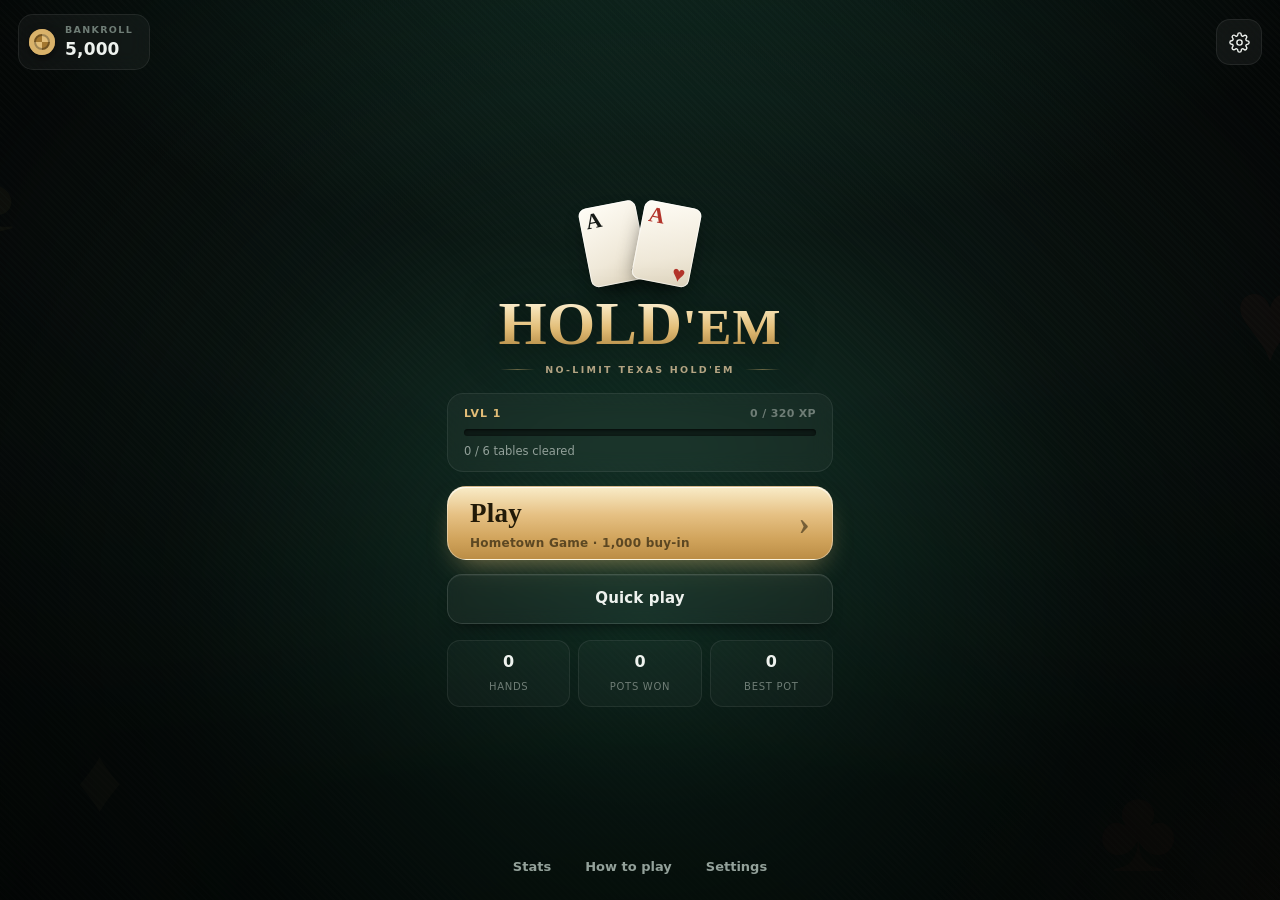
==== android/app/src/main/assets/www/index.html @ 795c2489 "Add tournaments, bot hand memory, and release signing Tournament mode adds six-player sit and gos pe" ====
<!doctype html>
<html lang="en">
<head>
<meta charset="utf-8">
<meta name="viewport" content="width=device-width,initial-scale=1,maximum-scale=1,user-scalable=no,viewport-fit=cover">
<meta name="theme-color" content="#070b0a">
<meta name="mobile-web-app-capable" content="yes">
<meta name="apple-mobile-web-app-capable" content="yes">
<meta name="apple-mobile-web-app-status-bar-style" content="black-translucent">
<meta name="description" content="No-limit Texas Hold'em with intelligent opponents, career tables and offline play.">
<title>Hold'em Royale</title>
<link rel="manifest" href="manifest.webmanifest">
<link rel="icon" href="icon.svg" type="image/svg+xml">
<link rel="apple-touch-icon" href="icon-192.png">
<link rel="stylesheet" href="style.css">
</head>
<body>
<main id="app">

  <!-- ============ MAIN MENU ============ -->
  <section id="menu" class="screen on">
    <div class="menu-bg" aria-hidden="true">
      <div class="glow"></div>
      <span class="float f1">&#9824;</span>
      <span class="float f2">&#9829;</span>
      <span class="float f3">&#9830;</span>
      <span class="float f4">&#9827;</span>
    </div>
    <header class="top-bar">
      <div class="wallet">
        <span class="chip-dot" aria-hidden="true"></span>
        <div><small>BANKROLL</small><b id="bankroll">5,000</b></div>
      </div>
      <button id="mSettingsTop" class="icon-btn" aria-label="Settings">
        <svg viewBox="0 0 24 24" aria-hidden="true"><circle cx="12" cy="12" r="3"/><path d="M19.4 15a1.7 1.7 0 0 0 .34 1.87l.06.06a2 2 0 1 1-2.83 2.83l-.06-.06a1.7 1.7 0 0 0-1.87-.34 1.7 1.7 0 0 0-1 1.55V21a2 2 0 1 1-4 0v-.09a1.7 1.7 0 0 0-1.11-1.55 1.7 1.7 0 0 0-1.87.34l-.06.06a2 2 0 1 1-2.83-2.83l.06-.06A1.7 1.7 0 0 0 4.6 15a1.7 1.7 0 0 0-1.55-1H3a2 2 0 1 1 0-4h.09A1.7 1.7 0 0 0 4.6 8.9a1.7 1.7 0 0 0-.34-1.87l-.06-.06a2 2 0 1 1 2.83-2.83l.06.06A1.7 1.7 0 0 0 9 4.6a1.7 1.7 0 0 0 1-1.55V3a2 2 0 1 1 4 0v.09a1.7 1.7 0 0 0 1 1.55 1.7 1.7 0 0 0 1.87-.34l.06-.06a2 2 0 1 1 2.83 2.83l-.06.06A1.7 1.7 0 0 0 19.4 9v.09a1.7 1.7 0 0 0 1.55 1H21a2 2 0 1 1 0 4h-.09a1.7 1.7 0 0 0-1.51 1z"/></svg>
      </button>
    </header>

    <div class="menu-main">
      <div class="logo">
        <div class="logo-cards" aria-hidden="true">
          <div class="logo-card a"><span class="lr">A</span><span class="ls">&#9824;</span></div>
          <div class="logo-card b"><span class="lr">A</span><span class="ls">&#9829;</span></div>
        </div>
        <h1>HOLD<span>'EM</span></h1>
        <div class="rule"><i></i><span>NO-LIMIT TEXAS HOLD'EM</span><i></i></div>
      </div>

      <div class="level-card">
        <div class="level-top"><span id="mLevelNum">LVL 1</span><span id="mLevelXp">0 / 320 XP</span></div>
        <div class="level-bar"><i id="mLevelFill"></i></div>
        <div class="level-bottom"><span id="mProgress">0 / 6 tables cleared</span></div>
      </div>

      <button id="mPlay" class="btn primary play-btn">
        <span class="pb-main"><b>Play</b><small id="mNextTable">Hometown Game</small></span>
        <span class="pb-arrow" aria-hidden="true">&#8250;</span>
      </button>
      <div class="two">
        <button id="mContinue" class="btn glass" hidden>Continue</button>
        <button id="mQuick" class="btn glass">Quick play</button>
      </div>
      <div id="mStats" class="mini-stats"></div>
    </div>

    <footer class="menu-foot">
      <button data-go="stats">Stats</button>
      <button data-go="howto">How to play</button>
      <button data-go="settings">Settings</button>
    </footer>
  </section>

  <!-- ============ TABLE MAP ============ -->
  <section id="maps" class="screen">
    <header class="bar">
      <button class="ghost" data-go="menu">&#8249; Back</button>
      <h2>Table Map</h2><span class="bar-sp"></span>
    </header>
    <div class="scroll">
      <div class="panel">
        <p class="lead">Buy in, grow your stack to the goal, then cash out. Each table plays tougher than the last &mdash; and the players change every orbit.</p>
        <div id="mapList" class="map-list"></div>
        <p class="note">You keep every chip you leave with. Bust and the buy-in is gone.</p>
      </div>
    </div>
  </section>

  <!-- ============ TABLE ============ -->
  <section id="table" class="screen">
    <header class="table-bar">
      <button id="gMenu" class="icon-btn small" aria-label="Pause">&#9776;</button>
      <div class="goal">
        <div class="goal-top"><span id="tName">Table</span><b id="goalTxt">0 / 0</b></div>
        <div class="goal-bar"><i id="goalFill"></i></div>
      </div>
      <button id="gHelp" class="icon-btn small" aria-label="Hand rankings">?</button>
    </header>

    <div id="tablewrap">
      <div id="felt"><span class="felt-mark" aria-hidden="true">&#9824;</span></div>
      <div id="center">
        <div id="pot"></div>
        <div id="board"></div>
        <div id="status"></div>
      </div>
      <div id="seats"></div>
      <div id="bets"></div>
      <div id="banner" class="banner"><b></b><span></span></div>
    </div>

    <footer id="actions">
      <div id="hint"></div>
      <div id="btns" class="row">
        <button id="aFold" class="btn act fold">Fold</button>
        <button id="aCall" class="btn act call">Check</button>
        <button id="aRaise" class="btn act raise">Bet</button>
      </div>
      <div id="raisePanel" hidden>
        <div class="r-top">
          <button id="rMinus" class="step" aria-label="Decrease">&minus;</button>
          <div class="r-val"><small id="rLabel">Raise to</small><b id="rAmt">0</b></div>
          <button id="rPlus" class="step" aria-label="Increase">+</button>
        </div>
        <input id="rSlider" type="range" min="0" max="100" step="1" value="0" aria-label="Bet size">
        <div id="rQuick" class="row quick"></div>
        <div class="row">
          <button id="rCancel" class="btn act">Back</button>
          <button id="rConfirm" class="btn act raise grow">Raise</button>
        </div>
      </div>
      <button id="nextBtn" class="btn primary wide" hidden>Next hand</button>
    </footer>
  </section>

  <!-- ============ STATS ============ -->
  <section id="stats" class="screen">
    <header class="bar">
      <button class="ghost" data-go="menu">&#8249; Back</button>
      <h2>Your record</h2><span class="bar-sp"></span>
    </header>
    <div class="scroll"><div class="panel" id="statsBody"></div></div>
  </section>

  <!-- ============ SETTINGS ============ -->
  <section id="settings" class="screen">
    <header class="bar">
      <button class="ghost" data-go="menu">&#8249; Back</button>
      <h2>Settings</h2><span class="bar-sp"></span>
    </header>
    <div class="scroll"><div class="panel" id="settingsBody"></div></div>
  </section>

  <!-- ============ HOW TO PLAY ============ -->
  <section id="howto" class="screen">
    <header class="bar">
      <button class="ghost" data-go="menu">&#8249; Back</button>
      <h2>How to play</h2><span class="bar-sp"></span>
    </header>
    <div class="scroll"><div class="panel" id="howBody"></div></div>
  </section>

  <div id="modal" class="modal"><div class="sheet" id="sheet"></div></div>
  <div id="toast" class="toast"></div>
</main>
<script src="poker-core.js"></script>
<script src="bots.js"></script>
<script src="game.js"></script>
</body>
</html>
---- android/app/src/main/assets/www/style.css ----
:root{
  --bg:#070b0a; --bg2:#0a1210; --panel:#101816; --panel2:#16211d; --panel3:#1b2823;
  --line:rgba(255,255,255,.075); --line2:rgba(255,255,255,.13);
  --ink:#eef2ee; --mute:#93a19a; --mute2:#6f7d76;
  --gold:#e2bd77; --gold-2:#f7e5bb; --gold-3:#b98f45; --gold-ink:#221a08;
  --felt-a:#1b6e50; --felt-b:#0f4a37; --felt-c:#07251b;
  --red:#d3483c; --green:#5fd39b;
  --safe-t:env(safe-area-inset-top,0px); --safe-b:env(safe-area-inset-bottom,0px);
  --safe-l:env(safe-area-inset-left,0px); --safe-r:env(safe-area-inset-right,0px);
  --serif:"Iowan Old Style","Palatino Linotype",Palatino,"Book Antiqua",Georgia,serif;
  --sans:system-ui,-apple-system,"Segoe UI",Roboto,"Helvetica Neue",Arial,sans-serif;
  --u:min(1vw,.6vh);
}
*{box-sizing:border-box;margin:0;padding:0;-webkit-tap-highlight-color:transparent}
html,body{height:100%;background:var(--bg);color:var(--ink);overflow:hidden;
  font:16px/1.45 var(--sans);-webkit-user-select:none;user-select:none;
  touch-action:manipulation;font-variant-numeric:tabular-nums;
  -webkit-font-smoothing:antialiased;overscroll-behavior:none}
body{background:
  radial-gradient(ellipse 90% 60% at 50% -10%,#123026 0%,transparent 62%),
  radial-gradient(ellipse 70% 50% at 110% 110%,#1a1510 0%,transparent 60%),
  var(--bg)}
button{font:inherit;color:inherit;border:0;background:none;cursor:pointer}
input{font:inherit}
#app{position:fixed;inset:0}
.screen{position:absolute;inset:0;display:none;flex-direction:column;
  padding:var(--safe-t) var(--safe-r) var(--safe-b) var(--safe-l)}
.screen.on{display:flex}

/* ---------------- shared bits ---------------- */
.btn{position:relative;height:54px;padding:0 20px;border-radius:15px;font-weight:650;letter-spacing:.01em;
  background:linear-gradient(180deg,#1a2621,#121a17);border:1px solid var(--line2);
  box-shadow:0 1px 0 rgba(255,255,255,.05) inset,0 8px 18px -12px #000;
  transition:transform .1s ease,filter .15s ease,box-shadow .15s ease}
.btn:active{transform:scale(.972)}
.btn.primary{background:linear-gradient(180deg,#f9ecc8 0%,#e6c184 38%,#d1a45c 72%,#bb8d45 100%);
  color:var(--gold-ink);border-color:rgba(255,255,255,.35);
  box-shadow:0 1px 0 rgba(255,255,255,.7) inset,0 12px 28px -12px rgba(226,189,119,.6)}
.btn.primary:active{filter:brightness(.96)}
.btn.glass{background:rgba(255,255,255,.045);border-color:var(--line2);backdrop-filter:blur(8px)}
.btn.wide{width:100%}
.btn:disabled{opacity:.34;pointer-events:none}
.btn.ghost-wide{width:100%;background:transparent;border-color:var(--line);color:var(--mute);margin-top:10px}
.btn.danger{color:#f0a49c;border-color:rgba(211,72,60,.35)}
.ghost{height:40px;padding:0 12px;border-radius:11px;color:var(--mute);font-weight:600;font-size:15px}
.ghost:active{background:rgba(255,255,255,.05)}
.icon-btn{width:46px;height:46px;border-radius:14px;display:grid;place-items:center;
  background:rgba(255,255,255,.05);border:1px solid var(--line);color:var(--ink);
  backdrop-filter:blur(10px)}
.icon-btn.small{width:40px;height:40px;border-radius:12px;color:var(--mute);font-weight:700;font-size:17px}
.icon-btn svg{width:21px;height:21px;fill:none;stroke:currentColor;stroke-width:1.6;
  stroke-linecap:round;stroke-linejoin:round}
.icon-btn.small svg{width:19px;height:19px}
.icon-btn:active{transform:scale(.94)}
.note{font-size:13px;color:var(--mute2);margin-top:14px;line-height:1.5}
.muted{color:var(--mute)}
.row{display:flex;gap:9px}
.grow{flex:1.55}

/* ---------------- menu ---------------- */
#menu{overflow:hidden}
.menu-bg{position:absolute;inset:0;overflow:hidden;pointer-events:none}
.menu-bg .glow{position:absolute;left:50%;top:-24%;width:130%;aspect-ratio:1;transform:translateX(-50%);
  background:radial-gradient(circle at 50% 50%,rgba(40,124,93,.42) 0%,rgba(20,60,46,.18) 40%,transparent 68%);
  filter:blur(6px)}
.menu-bg:before{content:"";position:absolute;inset:0;
  background:
    repeating-linear-gradient(45deg,rgba(255,255,255,.014) 0 2px,transparent 2px 5px),
    radial-gradient(ellipse 100% 80% at 50% 120%,rgba(0,0,0,.7),transparent 70%);
}
.menu-bg:after{content:"";position:absolute;inset:0;
  background:radial-gradient(ellipse 80% 60% at 50% 30%,transparent 30%,rgba(0,0,0,.55) 100%)}
.float{position:absolute;font-size:clamp(60px,17vw,120px);color:rgba(226,189,119,.05);
  font-family:var(--serif);animation:drift 18s ease-in-out infinite}
.f1{left:-4%;top:12%;transform:rotate(-14deg)}
.f2{right:-2%;top:26%;color:rgba(211,72,60,.06);animation-delay:-6s}
.f3{left:6%;bottom:6%;animation-delay:-11s;font-size:clamp(48px,13vw,90px)}
.f4{right:8%;bottom:-2%;color:rgba(211,72,60,.05);animation-delay:-3s}
@keyframes drift{0%,100%{transform:translateY(0) rotate(-8deg)}50%{transform:translateY(-18px) rotate(4deg)}}

.top-bar{position:relative;z-index:2;display:flex;align-items:center;justify-content:space-between;
  padding:14px 18px 0}
.wallet{display:flex;align-items:center;gap:10px;padding:8px 16px 8px 10px;border-radius:15px;
  background:rgba(255,255,255,.045);border:1px solid var(--line);backdrop-filter:blur(10px)}
.wallet small{display:block;font-size:9.5px;letter-spacing:.14em;color:var(--mute2);font-weight:700}
.wallet b{font-size:17px;letter-spacing:.01em;font-weight:700}
.chip-dot{width:26px;height:26px;border-radius:50%;flex:none;
  background:conic-gradient(from 0deg,#e2bd77 0 25%,#a3772f 0 50%,#e2bd77 0 75%,#a3772f 0);
  box-shadow:inset 0 0 0 5px #d9b26a,inset 0 0 0 7px rgba(0,0,0,.3),0 3px 8px rgba(0,0,0,.5)}

.menu-main{position:relative;z-index:2;flex:1;display:flex;flex-direction:column;justify-content:center;
  gap:14px;width:min(400px,100%);margin:0 auto;padding:8px 22px}
.logo{display:flex;flex-direction:column;align-items:center;text-align:center;margin-bottom:2px}
.logo-cards{position:relative;width:104px;height:82px;margin-bottom:8px}
.logo-card{position:absolute;top:0;width:58px;height:80px;border-radius:8px;font-family:var(--serif);font-weight:700;
  background:linear-gradient(160deg,#fffdf6,#efe8d8 65%,#ded4bd);color:#161a17;
  box-shadow:0 10px 22px -8px rgba(0,0,0,.85),inset 0 0 0 1px rgba(255,255,255,.6);
  transition:transform .4s cubic-bezier(.2,.9,.3,1.4)}
.logo-card .lr{position:absolute;left:6px;top:2px;font-size:22px;line-height:1.1}
.logo-card .ls{position:absolute;right:5px;bottom:1px;font-size:22px;line-height:1}
.logo-card.a{left:4px;transform:rotate(-11deg);transform-origin:bottom center}
.logo-card.b{right:4px;transform:rotate(11deg);transform-origin:bottom center;color:#b3342b}
.logo:hover .logo-card.a{transform:rotate(-15deg) translate(-4px,-3px)}
.logo:hover .logo-card.b{transform:rotate(15deg) translate(4px,-3px)}
.logo h1{font-family:var(--serif);font-weight:600;font-size:clamp(40px,13.2vw,62px);line-height:.98;
  letter-spacing:.005em;
  background:linear-gradient(180deg,#fff8e6 4%,#f3ddad 30%,#e2bd77 58%,#a97f39 100%);
  -webkit-background-clip:text;background-clip:text;color:transparent;
  filter:drop-shadow(0 6px 18px rgba(0,0,0,.5))}
.logo h1 span{font-size:.82em;letter-spacing:.02em}
.rule{display:flex;align-items:center;gap:10px;margin-top:9px;width:100%;max-width:280px}
.rule i{flex:1;height:1px;background:linear-gradient(90deg,transparent,rgba(226,189,119,.45),transparent)}
.rule span{font-size:9.5px;letter-spacing:.24em;color:#b9a987;font-weight:600;white-space:nowrap}

.level-card{padding:12px 16px 11px;border-radius:16px;background:rgba(255,255,255,.04);
  border:1px solid var(--line);backdrop-filter:blur(10px)}
.level-top{display:flex;justify-content:space-between;align-items:baseline;font-size:11px;letter-spacing:.09em;
  color:var(--gold);font-weight:700}
.level-top span:last-child{color:var(--mute2);letter-spacing:.03em;font-weight:600}
.level-bar{height:7px;border-radius:99px;background:rgba(0,0,0,.45);margin:8px 0 7px;overflow:hidden;
  box-shadow:inset 0 1px 3px rgba(0,0,0,.6)}
.level-bar i{display:block;height:100%;width:0;border-radius:99px;
  background:linear-gradient(90deg,#b98f45,#e9c98d 60%,#f8ebc8);
  box-shadow:0 0 12px rgba(226,189,119,.55);transition:width .6s cubic-bezier(.2,.8,.2,1)}
.level-bottom{display:flex;justify-content:space-between;font-size:11.5px;color:var(--mute)}
.dotseps{color:var(--mute2)}

.play-btn{height:74px;display:flex;align-items:center;justify-content:space-between;padding:0 22px;border-radius:19px}
.pb-main{display:flex;flex-direction:column;align-items:flex-start;gap:1px}
.pb-main b{font-family:var(--serif);font-size:27px;font-weight:600;letter-spacing:.01em}
.pb-main small{font-size:12px;font-weight:600;color:rgba(34,26,8,.66);letter-spacing:.02em}
.pb-arrow{font-size:34px;line-height:1;opacity:.55;font-family:var(--serif)}
.two{display:flex;gap:10px}
.two .btn{flex:1;height:50px;font-size:15px}
.mini-stats{display:flex;gap:8px;margin-top:2px}
.mini-stats div{flex:1;padding:9px 6px;border-radius:13px;text-align:center;
  background:rgba(255,255,255,.028);border:1px solid var(--line)}
.mini-stats b{display:block;font-size:16px;font-weight:700}
.mini-stats span{font-size:10px;letter-spacing:.07em;text-transform:uppercase;color:var(--mute2)}

.menu-foot{position:relative;z-index:2;display:flex;justify-content:center;gap:6px;
  padding:10px 14px calc(14px + var(--safe-b))}
.menu-foot button{padding:9px 14px;border-radius:11px;font-size:13px;font-weight:600;color:var(--mute)}
.menu-foot button:active{background:rgba(255,255,255,.05);color:var(--ink)}

/* ---------------- panels / lists ---------------- */
.bar{display:flex;align-items:center;justify-content:space-between;gap:8px;height:52px;padding:0 10px;flex:none}
.bar h2{font-size:16px;font-weight:650;letter-spacing:.01em}
.bar-sp{width:64px}
.scroll{flex:1;overflow-y:auto;-webkit-overflow-scrolling:touch;overscroll-behavior:contain}
.panel{width:min(560px,100%);margin:0 auto;padding:4px 18px 40px}
.lead{font-size:14.5px;color:#c2cdc7;line-height:1.55;margin:6px 0 18px}
.group{background:rgba(255,255,255,.032);border:1px solid var(--line);border-radius:16px;padding:2px 14px}
.group-t{font-size:10.5px;text-transform:uppercase;letter-spacing:.13em;color:var(--mute2);
  margin:20px 6px 8px;font-weight:700}
.set{padding:13px 0;border-bottom:1px solid var(--line)}
.set:last-child{border-bottom:0}
.set label,.set .lab{display:block;font-weight:650;font-size:15px;margin-bottom:2px}
.set .desc{font-size:12.5px;color:var(--mute);margin-bottom:9px;line-height:1.45}
.seg{display:flex;background:rgba(0,0,0,.38);border:1px solid var(--line);border-radius:11px;padding:3px;gap:3px;margin-top:8px}
.seg button{flex:1;height:38px;border-radius:8px;color:var(--mute);font-weight:650;font-size:14px;
  transition:background .15s,color .15s}
.seg button.on{background:linear-gradient(180deg,#f3e2b6,#d9b473);color:var(--gold-ink);
  box-shadow:0 3px 10px -4px rgba(226,189,119,.7)}
.txt{width:100%;height:46px;margin-top:9px;background:rgba(0,0,0,.35);border:1px solid var(--line);
  border-radius:11px;color:var(--ink);padding:0 13px;-webkit-user-select:text;user-select:text}
.txt:focus{outline:none;border-color:rgba(226,189,119,.55)}
.stats-group{padding:2px 16px;margin-bottom:16px}
.stat-row{display:flex;justify-content:space-between;align-items:baseline;padding:13px 0;
  border-bottom:1px solid var(--line);font-size:14.5px;color:var(--mute)}
.stat-row:last-child{border-bottom:0}
.stat-row b{color:var(--ink);font-size:15px;text-align:right;padding-left:12px}

/* maps */
.map-list{display:flex;flex-direction:column;gap:11px}
.map-card{position:relative;display:flex;align-items:center;gap:14px;text-align:left;
  padding:16px 14px;border-radius:18px;overflow:hidden;
  background:linear-gradient(120deg,rgba(255,255,255,.06),rgba(255,255,255,.018));
  border:1px solid var(--line2);box-shadow:0 10px 26px -18px #000;
  transition:transform .12s ease,border-color .2s}
.map-card:before{content:"";position:absolute;inset:0;
  background:radial-gradient(120% 150% at 0% 0%,var(--acc),transparent 62%);
  background:radial-gradient(120% 150% at 0% 0%,color-mix(in srgb,var(--acc) 34%,transparent),transparent 62%);
  opacity:.28;pointer-events:none}
.map-card:active{transform:scale(.985)}
.map-card.locked{opacity:.55}
.map-card.locked:before{opacity:.2}
.map-card.cleared{border-color:var(--acc);border-color:color-mix(in srgb,var(--acc) 55%,transparent)}
.map-glyph{position:relative;flex:none;width:46px;height:46px;border-radius:13px;display:grid;place-items:center;
  font-size:24px;color:#fff;background:rgba(255,255,255,.08);
  background:color-mix(in srgb,var(--acc) 30%,rgba(0,0,0,.35));
  border:1px solid var(--acc);
  border:1px solid color-mix(in srgb,var(--acc) 45%,transparent)}
.map-main{position:relative;flex:1;min-width:0}
.map-name{font-family:var(--serif);font-size:18px;font-weight:600;letter-spacing:.01em}
.map-name em{font-style:normal;font-size:12px;color:var(--green);margin-left:5px}
.map-room{font-size:11.5px;color:var(--mute);margin-top:1px}
.map-meta{display:flex;flex-wrap:wrap;gap:5px 10px;margin-top:7px;font-size:11px;color:#b9c4be}
.map-meta span{background:rgba(0,0,0,.3);padding:2px 7px;border-radius:6px;border:1px solid var(--line)}
.map-go{position:relative;flex:none;font-size:24px;color:var(--acc);width:28px;text-align:center;font-weight:600}
.map-card.locked .map-go{font-size:16px;color:var(--mute2)}

/* ---------------- cards ---------------- */
.card{--cw:34px;position:relative;width:var(--cw);height:calc(var(--cw)*1.42);flex:none;
  border-radius:calc(var(--cw)*.115);font-family:var(--serif);
  background:linear-gradient(158deg,#fffdf7 0%,#f4efe2 55%,#e6dcc6 100%);
  color:#161a17;box-shadow:0 3px 8px -2px rgba(0,0,0,.55),inset 0 0 0 1px rgba(0,0,0,.05);
  transition:opacity .25s,box-shadow .25s,transform .25s}
.card .r{position:absolute;left:8%;top:2%;font-style:normal;font-weight:700;
  font-size:calc(var(--cw)*.44);line-height:1.15;letter-spacing:-.03em}
.card .s{position:absolute;right:7%;bottom:2%;font-style:normal;line-height:1;font-size:calc(var(--cw)*.5)}
.card.s1,.card.s2{color:#bc3a2e}
.four .card.s2{color:#2a62a8}
.four .card.s3{color:#2b7a4c}
.card.back{background:linear-gradient(150deg,#8d2530,#5d1620 55%,#3d0d15);overflow:hidden;
  box-shadow:0 3px 8px -2px rgba(0,0,0,.5),inset 0 0 0 1px rgba(255,255,255,.12)}
.card.back:before{content:"";position:absolute;inset:0;
  background:repeating-linear-gradient(45deg,rgba(255,255,255,.075) 0 1px,transparent 1px 7px),
    repeating-linear-gradient(-45deg,rgba(255,255,255,.075) 0 1px,transparent 1px 7px)}
.card.back:after{content:"\2660";position:absolute;inset:9%;border-radius:calc(var(--cw)*.07);
  border:1px solid rgba(226,189,119,.42);display:grid;place-items:center;
  color:rgba(226,189,119,.55);font-size:calc(var(--cw)*.4);font-family:var(--serif)}
.card.empty{background:rgba(255,255,255,.035);box-shadow:none;border:1px dashed rgba(255,255,255,.12)}
#board .card.empty{background:linear-gradient(180deg,rgba(0,0,0,.26),rgba(0,0,0,.16));
  border:1px dashed rgba(226,189,119,.16);box-shadow:inset 0 2px 10px rgba(0,0,0,.35)}
.card.dim{opacity:.3;filter:saturate(.4)}
.card.hl{box-shadow:0 0 0 2px var(--gold),0 6px 16px -4px rgba(226,189,119,.5)}
.card.deal{animation:dealIn .3s cubic-bezier(.2,.9,.3,1.1)}
@keyframes dealIn{from{transform:translateY(-16px) scale(.86) rotate(-4deg);opacity:0}
  to{transform:none;opacity:1}}
.mini{display:flex;gap:3px;flex:none}
.mini .card{--cw:24px}

/* ---------------- table header ---------------- */
#table{padding-bottom:0}
.table-bar{display:flex;align-items:center;gap:10px;padding:8px 12px 6px;flex:none}
.goal{flex:1;min-width:0}
.goal-top{display:flex;justify-content:space-between;align-items:baseline;gap:8px;font-size:11.5px;color:var(--mute)}
.goal-top b{color:var(--gold-2);font-size:12px;letter-spacing:.02em}
.goal-top span{white-space:nowrap;overflow:hidden;text-overflow:ellipsis;font-weight:600;letter-spacing:.02em}
.goal-bar{height:4px;border-radius:99px;background:rgba(0,0,0,.5);margin-top:5px;overflow:hidden}
.goal-bar i{display:block;height:100%;width:0;border-radius:99px;
  background:linear-gradient(90deg,#b98f45,#f0d49c);transition:width .5s ease;
  box-shadow:0 0 10px rgba(226,189,119,.5)}

/* ---------------- table ---------------- */
#tablewrap{position:relative;flex:1;min-height:0;width:min(1000px,100%);margin:0 auto}
#felt{position:absolute;inset:4% 3.5% 10% 3.5%;border-radius:50%/44%;
  background:
    radial-gradient(ellipse 60% 45% at 50% 32%,rgba(255,255,255,.13),transparent 62%),
    radial-gradient(ellipse 85% 80% at 50% 50%,var(--felt-a) 0%,var(--felt-b) 52%,var(--felt-c) 100%);
  box-shadow:inset 0 0 90px rgba(0,0,0,.62),inset 0 3px 0 rgba(255,255,255,.06),
    0 34px 60px -28px rgba(0,0,0,.9);
  border:2px solid rgba(226,189,119,.18)}
#felt:before{content:"";position:absolute;inset:0;border-radius:inherit;opacity:.5;
  background:
    repeating-linear-gradient(42deg,rgba(255,255,255,.028) 0 2px,transparent 2px 5px),
    repeating-linear-gradient(-42deg,rgba(0,0,0,.05) 0 2px,transparent 2px 6px)}
#felt:after{content:"";position:absolute;inset:5.5%;border-radius:inherit;
  border:1px solid rgba(226,189,119,.2);box-shadow:0 0 24px rgba(0,0,0,.35)}
.felt-mark{position:absolute;left:50%;top:68%;transform:translate(-50%,-50%);
  font-family:var(--serif);font-size:clamp(70px,18vw,150px);color:rgba(255,255,255,.028);
  line-height:1;pointer-events:none}
#center{position:absolute;left:50%;top:44%;transform:translate(-50%,-50%);
  display:flex;flex-direction:column;align-items:center;gap:10px;width:84%;pointer-events:none}
#pot{min-height:22px;font-size:10px;letter-spacing:.16em;color:rgba(255,255,255,.55);
  display:flex;align-items:center;gap:7px;font-weight:700}
#pot b{font-size:15px;letter-spacing:0;color:var(--gold-2);font-weight:700;
  text-shadow:0 2px 8px rgba(0,0,0,.6)}
#pot:empty{min-height:0}
#board{display:flex;gap:clamp(3px,.9vw,7px)}
#board .card{--cw:clamp(38px,11.6vw,60px)}
#status{min-height:36px;max-width:min(340px,92%);text-align:center;font-size:12.5px;line-height:1.4;
  color:rgba(255,255,255,.72);white-space:pre-line;text-shadow:0 2px 8px rgba(0,0,0,.7)}
#status.big{color:#fff;font-weight:600;font-size:13.5px}

#seats{position:absolute;inset:0}
.seat{position:absolute;transform:translate(-50%,-50%);display:flex;flex-direction:column;
  align-items:center;transition:opacity .3s,filter .3s;z-index:2}
.seat .hole{display:flex;gap:clamp(2px,.7vw,5px);margin-bottom:calc(var(--u)*-1.2);position:relative;z-index:1}
.seat .hole .card{--cw:clamp(24px,7.2vw,38px)}
.seat .hole .card:first-child{transform:rotate(-5deg)}
.seat .hole .card:last-child{transform:rotate(5deg)}
.seat .hole .card.deal{animation:none}
.plate{position:relative;z-index:2;display:flex;align-items:center;gap:7px;
  padding:5px 11px 5px 5px;border-radius:99px;max-width:48vw;
  background:linear-gradient(180deg,rgba(16,24,21,.94),rgba(8,13,11,.96));
  border:1px solid rgba(255,255,255,.11);
  box-shadow:0 8px 20px -10px rgba(0,0,0,.9),inset 0 1px 0 rgba(255,255,255,.06);
  transition:box-shadow .25s,border-color .25s,transform .25s}
.avatar{width:26px;height:26px;border-radius:50%;flex:none;display:grid;place-items:center;
  font-size:11px;font-weight:800;color:#fff;letter-spacing:.02em;
  box-shadow:inset 0 0 0 1px rgba(255,255,255,.22),0 2px 6px rgba(0,0,0,.5)}
.who{min-width:0;line-height:1.15}
.nm{font-size:11.5px;font-weight:650;white-space:nowrap;overflow:hidden;text-overflow:ellipsis;max-width:30vw}
.ch{font-size:10.5px;color:#a9b6b0;font-weight:600;letter-spacing:.01em}
.seat.turn .plate{border-color:rgba(226,189,119,.7);
  box-shadow:0 0 0 2px rgba(226,189,119,.22),0 0 26px -4px rgba(226,189,119,.6),inset 0 1px 0 rgba(255,255,255,.1);
  transform:translateY(-2px)}
.seat.hero .plate{max-width:none;padding:6px 14px 6px 6px;border-color:rgba(226,189,119,.3)}
.seat.hero .hole{margin-bottom:5px}
.seat.hero .hole .card{--cw:clamp(46px,14.5vw,74px);
  box-shadow:0 12px 26px -10px rgba(0,0,0,.9),inset 0 0 0 1px rgba(0,0,0,.05)}
.seat.hero .plate{transform:none}
.seat.hero.turn .plate{transform:translateY(-2px)}
.seat.win .plate{background:linear-gradient(180deg,#f6e4b6,#dfb877);color:var(--gold-ink);
  border-color:rgba(255,255,255,.5);box-shadow:0 0 30px -4px rgba(226,189,119,.75)}
.seat.win .ch{color:rgba(34,26,8,.72)}
.seat.fold{opacity:.45;filter:saturate(.5)}
.seat.fold .hole{visibility:hidden}
.seat.out{opacity:.25}
.seat.out .hole{visibility:hidden}
.dealer{position:absolute;right:-9px;top:-9px;width:19px;height:19px;border-radius:50%;
  background:linear-gradient(180deg,#fffdf6,#e8dfc9);color:#151816;font-size:10px;font-weight:800;
  display:grid;place-items:center;box-shadow:0 2px 6px rgba(0,0,0,.6);border:1px solid rgba(0,0,0,.25)}
.dealer[hidden]{display:none}
.tag{position:absolute;z-index:3;top:100%;left:50%;transform:translateX(-50%);margin-top:2px;font-size:9.5px;font-weight:700;
  padding:2px 8px;border-radius:99px;white-space:nowrap;max-width:46vw;overflow:hidden;
  text-overflow:ellipsis;letter-spacing:.06em;text-transform:uppercase;
  background:rgba(0,0,0,.55);border:1px solid rgba(255,255,255,.1);color:#cfd9d4;
  backdrop-filter:blur(4px)}
.tag:empty{display:none}
.seat.hero .tag{margin-top:4px}
.read{position:absolute;z-index:3;bottom:100%;left:50%;transform:translateX(-50%);margin-bottom:2px;font-size:9px;font-weight:600;
  letter-spacing:.02em;color:rgba(226,189,119,.75);white-space:nowrap;text-shadow:0 1px 4px #000}
.read:empty{display:none}
.seat.acting .plate:after{content:"";position:absolute;right:-7px;top:50%;width:6px;height:6px;
  margin-top:-3px;border-radius:50%;background:var(--gold);
  box-shadow:0 0 0 3px rgba(226,189,119,.18);animation:blink .9s ease-in-out infinite}
@keyframes blink{0%,100%{opacity:.25}50%{opacity:1}}
.say{position:absolute;bottom:calc(100% + 14px);left:50%;transform:translate(-50%,6px);
  max-width:min(210px,56vw);padding:6px 10px;border-radius:11px;font-size:11px;line-height:1.3;
  background:rgba(247,244,235,.96);color:#17201c;border:1px solid rgba(0,0,0,.1);
  box-shadow:0 8px 20px -8px rgba(0,0,0,.8);opacity:0;pointer-events:none;
  transition:opacity .2s,transform .2s;white-space:nowrap;overflow:hidden;text-overflow:ellipsis;z-index:5}
.say:after{content:"";position:absolute;left:50%;bottom:-5px;width:8px;height:8px;
  transform:translateX(-50%) rotate(45deg);background:inherit;border-right:1px solid rgba(0,0,0,.1);
  border-bottom:1px solid rgba(0,0,0,.1)}
.say.on{opacity:1;transform:translate(-50%,0)}
.seat.hero .say{bottom:calc(100% + 22px)}

#bets{position:absolute;inset:0;pointer-events:none;z-index:1}
.bet{position:absolute;transform:translate(-50%,-50%);font-size:11px;font-weight:700;
  padding:2px 8px;border-radius:99px;background:rgba(4,10,8,.72);
  color:var(--gold-2);border:1px solid rgba(226,189,119,.3);
  box-shadow:0 4px 12px -6px #000;backdrop-filter:blur(3px);white-space:nowrap}
.bet:before{content:"";display:inline-block;width:7px;height:7px;border-radius:50%;margin-right:5px;
  background:conic-gradient(#f3dda9 0 25%,#b98f45 0 50%,#f3dda9 0 75%,#b98f45 0);
  box-shadow:inset 0 0 0 2px #dcb978;vertical-align:1px}
.bet:empty{display:none}

.banner{position:absolute;left:50%;top:38%;transform:translate(-50%,-50%) scale(.94);
  text-align:center;z-index:8;pointer-events:none;opacity:0;transition:opacity .3s,transform .35s}
.banner.on{opacity:1;transform:translate(-50%,-50%) scale(1)}
.banner b{display:block;font-family:var(--serif);font-size:clamp(24px,7vw,40px);font-weight:600;
  background:linear-gradient(180deg,#fff7e2,#f0d49c 50%,#c99a4e);
  -webkit-background-clip:text;background-clip:text;color:transparent;
  filter:drop-shadow(0 6px 18px rgba(0,0,0,.75))}
.banner span{display:block;margin-top:2px;font-size:12px;color:rgba(255,255,255,.75);
  text-shadow:0 2px 10px #000;letter-spacing:.02em}
.banner.lose b{background:linear-gradient(180deg,#fff,#d9dfdb 50%,#9aa6a0);
  -webkit-background-clip:text;background-clip:text}

/* ---------------- action bar ---------------- */
#actions{flex:none;width:min(620px,100%);margin:0 auto;padding:8px 14px calc(12px + var(--safe-b))}
#hint{height:30px;display:flex;align-items:center;justify-content:center;gap:8px;
  font-size:12px;color:var(--mute);margin-bottom:7px;white-space:nowrap;overflow:hidden}
#hint b{color:var(--ink);font-weight:650}
#hint .eq{width:52px;height:4px;border-radius:99px;background:rgba(255,255,255,.12);overflow:hidden;flex:none}
#hint .eq i{display:block;height:100%;background:linear-gradient(90deg,#c8584a,#e2bd77 45%,#5fd39b);
  transition:width .4s ease}
#hint .muted{color:var(--mute2);font-size:11.5px}
#btns[hidden],#raisePanel[hidden],#nextBtn[hidden]{display:none}
.act{flex:1;height:54px;font-size:15.5px;padding:0 8px;border-radius:14px}
.act.fold{background:linear-gradient(180deg,#241a19,#191110);border-color:rgba(211,72,60,.26);
  color:#e9a59d}
.act.call{background:linear-gradient(180deg,#1c2823,#121a17)}
.act.raise{background:linear-gradient(180deg,#f9ecc8,#e6c184 40%,#cf9f55);color:var(--gold-ink);
  border-color:rgba(255,255,255,.35);
  box-shadow:0 1px 0 rgba(255,255,255,.65) inset,0 10px 22px -12px rgba(226,189,119,.7)}
#raisePanel{display:flex;flex-direction:column;gap:9px;
  background:linear-gradient(180deg,rgba(18,26,23,.96),rgba(9,14,12,.98));
  border:1px solid var(--line2);border-radius:19px;padding:12px;
  box-shadow:0 -10px 40px -20px #000}
.r-top{display:flex;align-items:center;justify-content:space-between}
.step{width:46px;height:46px;border-radius:12px;background:rgba(255,255,255,.055);
  border:1px solid var(--line);font-size:22px;font-weight:500;display:grid;place-items:center}
.step:active{transform:scale(.95)}
.r-val{text-align:center;line-height:1.1}
.r-val small{display:block;font-size:9.5px;color:var(--mute2);text-transform:uppercase;
  letter-spacing:.14em;font-weight:700}
.r-val b{font-size:26px;font-weight:700;color:var(--gold-2);letter-spacing:.01em}
input[type=range]{-webkit-appearance:none;appearance:none;width:100%;height:28px;background:none}
input[type=range]::-webkit-slider-runnable-track{height:5px;border-radius:5px;
  background:linear-gradient(90deg,rgba(226,189,119,.5),rgba(255,255,255,.13))}
input[type=range]::-webkit-slider-thumb{-webkit-appearance:none;width:26px;height:26px;margin-top:-11px;
  border-radius:50%;background:linear-gradient(180deg,#fff3d4,#e2bd77 55%,#c49449);
  border:0;box-shadow:0 4px 12px -3px rgba(0,0,0,.8)}
input[type=range]::-moz-range-track{height:5px;border-radius:5px;background:rgba(255,255,255,.16)}
input[type=range]::-moz-range-thumb{width:24px;height:24px;border-radius:50%;border:0;
  background:#e2bd77;box-shadow:0 3px 10px rgba(0,0,0,.7)}
.quick .q{flex:1;height:36px;border-radius:10px;background:rgba(255,255,255,.05);
  border:1px solid var(--line);font-size:12.5px;font-weight:650;color:#cfd8d3}
.quick .q:active{background:rgba(255,255,255,.1)}

/* ---------------- modal / toast / misc ---------------- */
.modal{position:absolute;inset:0;background:rgba(2,6,5,.68);display:none;align-items:flex-end;
  justify-content:center;z-index:30;backdrop-filter:blur(5px)}
.modal.on{display:flex}
.sheet{width:min(460px,100%);max-height:90%;overflow-y:auto;
  background:linear-gradient(180deg,#141d1a,#0d1412);
  border:1px solid var(--line2);border-radius:22px 22px 0 0;
  padding:22px 20px calc(20px + var(--safe-b));
  box-shadow:0 -20px 60px -20px #000;animation:up .28s cubic-bezier(.2,.9,.3,1.05)}
@media (min-height:720px) and (min-width:700px){.modal{align-items:center}.sheet{border-radius:22px}}
@keyframes up{from{transform:translateY(26px);opacity:0}to{transform:none;opacity:1}}
.sheet h2{font-family:var(--serif);font-size:25px;font-weight:600;margin-bottom:6px;letter-spacing:.01em}
.sheet p{color:#bcc8c2;font-size:14px;line-height:1.55;margin-bottom:14px}
.sheet .btn{width:100%;margin-top:9px}
.sheet .note{margin:-4px 0 12px}
.sheet-tag{display:inline-block;font-size:9.5px;letter-spacing:.16em;text-transform:uppercase;
  font-weight:700;color:var(--gold);padding:3px 9px;border-radius:99px;margin-bottom:9px;
  background:rgba(226,189,119,.09);border:1px solid rgba(226,189,119,.24)}
.sheet-tag.danger{color:#f0a49c;background:rgba(211,72,60,.1);border-color:rgba(211,72,60,.3)}
.kv{display:grid;grid-template-columns:1fr 1fr;gap:8px;margin:2px 0 12px}
.kv div{padding:9px 11px;border-radius:11px;background:rgba(255,255,255,.035);border:1px solid var(--line)}
.kv span{display:block;font-size:10px;letter-spacing:.08em;text-transform:uppercase;color:var(--mute2);font-weight:700}
.kv b{font-size:15px;font-weight:700;color:var(--ink)}
.unlock-line{font-size:13px;color:var(--gold-2);margin-bottom:4px}
.toast{position:absolute;left:50%;top:calc(var(--safe-t) + 14px);transform:translate(-50%,-14px);
  z-index:40;max-width:86%;text-align:center;
  background:linear-gradient(180deg,#fffdf5,#e9e1cf);color:#151a17;padding:9px 17px;border-radius:99px;
  font-weight:650;font-size:13px;box-shadow:0 12px 30px -12px rgba(0,0,0,.9);
  opacity:0;pointer-events:none;transition:opacity .22s,transform .22s}
.toast.on{opacity:1;transform:translate(-50%,0)}

/* how-to content */
.panel p{color:#c3cdc7;margin:0 0 12px;font-size:14px;line-height:1.6}
.panel h3{font-family:var(--serif);font-size:19px;font-weight:600;margin:24px 0 8px;letter-spacing:.01em}
.steps{list-style:none;counter-reset:s;margin:0 0 8px}
.steps li{counter-increment:s;display:flex;gap:12px;padding:10px 0;border-bottom:1px solid var(--line);
  color:#c3cdc7;font-size:13.5px;line-height:1.5}
.steps li:last-child{border-bottom:0}
.steps li:before{content:counter(s);flex:none;width:23px;height:23px;border-radius:50%;
  background:rgba(226,189,119,.1);border:1px solid rgba(226,189,119,.24);color:var(--gold);
  font-size:11.5px;font-weight:800;display:grid;place-items:center;margin-top:1px}
.steps b{color:var(--ink)}
.rank{display:flex;align-items:center;gap:11px;padding:10px 0;border-bottom:1px solid var(--line)}
.rank:last-child{border-bottom:0}
.rank .n{flex:none;width:17px;color:var(--mute2);font-size:12px;text-align:right;font-weight:700}
.rank .t{flex:1;min-width:0}
.rank .t b{display:block;font-weight:650;font-size:14px}
.rank .t span{font-size:11.5px;color:var(--mute)}
@media (max-width:360px){.rank .mini{display:none}}

@media (prefers-reduced-motion:reduce){*{animation:none!important;transition:none!important}}

/* wider screens: give the table room */
@media (max-width:520px){
  .seat .plate{padding:4px 8px 4px 4px;gap:5px;max-width:36vw}
  .avatar{width:21px;height:21px;font-size:9.5px}
  .nm{font-size:10px;max-width:23vw}
  .ch{font-size:9px}
  .seat .hole .card{--cw:clamp(22px,6.6vw,32px)}
  .seat.hero .hole .card{--cw:clamp(46px,14vw,64px)}
  .act{font-size:14px;padding:0 4px;height:52px;white-space:nowrap;overflow:hidden;text-overflow:ellipsis}
  .quick .q{font-size:11px;height:34px}
  .r-val b{font-size:23px}
  #hint{font-size:11px;gap:5px;height:26px}
  #hint .eq{width:40px}
  .goal-top span{font-size:10.5px}
  .goal-top b{font-size:11px}
  .menu-main{padding:6px 18px;gap:12px}
  .play-btn{height:70px}
  .sheet{padding:18px 16px calc(18px + var(--safe-b))}
  .read{font-size:8px}
  .say{font-size:10.5px;max-width:48vw}
}

@media (min-width:760px){
  .menu-main{width:min(430px,100%)}
  #actions{padding-bottom:18px}
  .plate{padding:6px 13px 6px 6px}
  .nm{font-size:12.5px}
  .ch{font-size:11.5px}
  .avatar{width:30px;height:30px;font-size:12px}
}
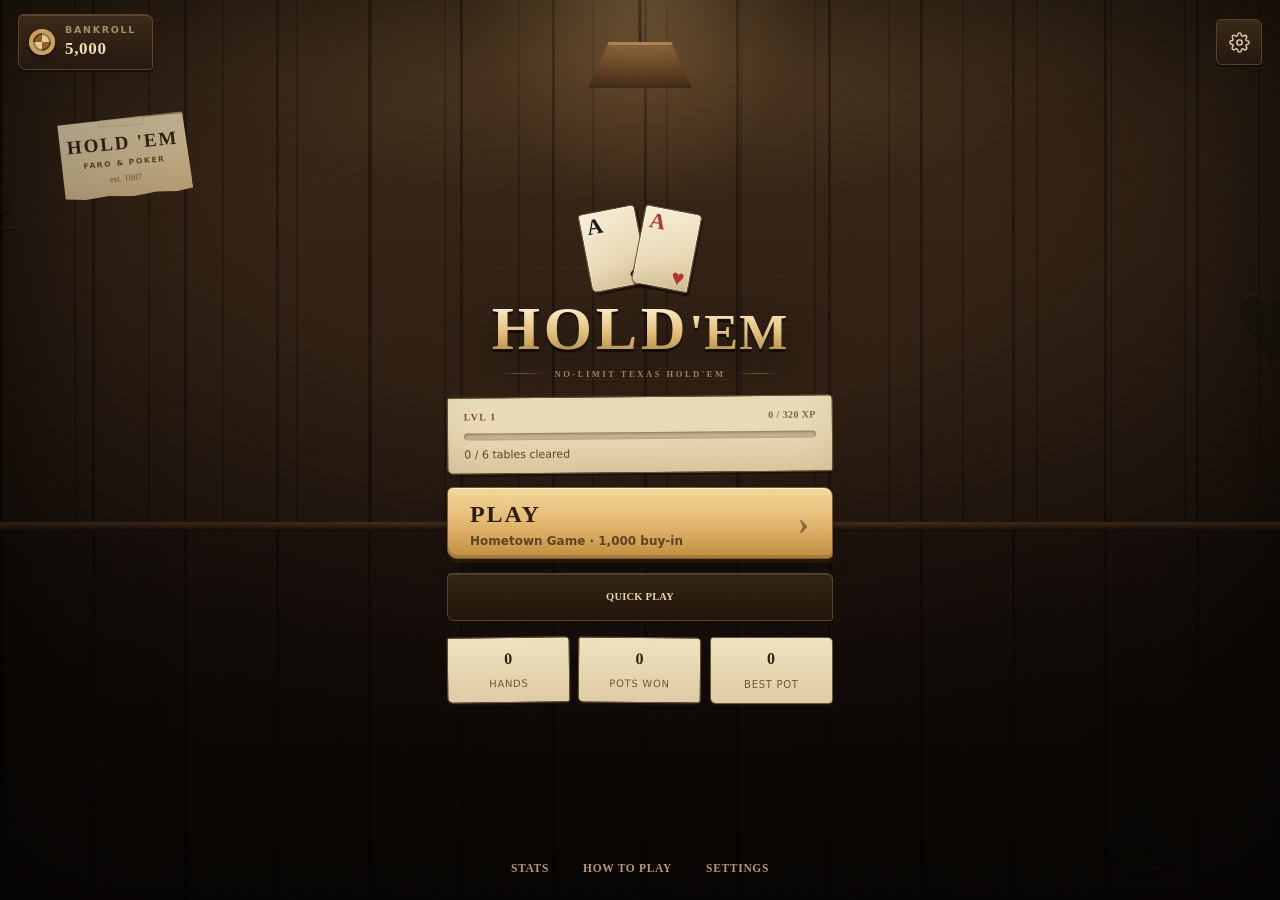
==== commit bdd694aa: "Replace the glossy theme with a hand-built saloon skin The old UI leaned on glass panels, blurred ba" ====
--- a/android/app/src/main/assets/www/index.html
+++ b/android/app/src/main/assets/www/index.html
@@ -3,7 +3,7 @@
 <head>
 <meta charset="utf-8">
 <meta name="viewport" content="width=device-width,initial-scale=1,maximum-scale=1,user-scalable=no,viewport-fit=cover">
-<meta name="theme-color" content="#070b0a">
+<meta name="theme-color" content="#1a110a">
 <meta name="mobile-web-app-capable" content="yes">
 <meta name="apple-mobile-web-app-capable" content="yes">
 <meta name="apple-mobile-web-app-status-bar-style" content="black-translucent">
@@ -13,6 +13,7 @@
 <link rel="icon" href="icon.svg" type="image/svg+xml">
 <link rel="apple-touch-icon" href="icon-192.png">
 <link rel="stylesheet" href="style.css">
+<link rel="stylesheet" href="skin.css">
 </head>
 <body>
 <main id="app">
@@ -25,6 +26,9 @@
       <span class="float f2">&#9829;</span>
       <span class="float f3">&#9830;</span>
       <span class="float f4">&#9827;</span>
+      <div class="lamp" aria-hidden="true"></div>
+      <div class="poster" aria-hidden="true"><b>HOLD 'EM</b><span>FARO &amp; POKER</span><i>est. 1887</i></div>
+      <div class="shelf" aria-hidden="true"></div>
     </div>
     <header class="top-bar">
       <div class="wallet">
@@ -79,6 +83,10 @@
     <div class="scroll">
       <div class="panel">
         <p class="lead">Buy in, grow your stack to the goal, then cash out. Each table plays tougher than the last &mdash; and the players change every orbit.</p>
+        <div class="mode-toggle" id="modeToggle">
+          <button data-mode="career" class="on">Cash games</button>
+          <button data-mode="tournament">Tournaments</button>
+        </div>
         <div id="mapList" class="map-list"></div>
         <p class="note">You keep every chip you leave with. Bust and the buy-in is gone.</p>
       </div>
@@ -97,6 +105,11 @@
     </header>
 
     <div id="tablewrap">
+      <div id="saloon" aria-hidden="true">
+        <span class="sconce l"></span><span class="sconce r"></span>
+        <span class="table-lamp"></span>
+      </div>
+      <div id="rail" aria-hidden="true"></div>
       <div id="felt"><span class="felt-mark" aria-hidden="true">&#9824;</span></div>
       <div id="center">
         <div id="pot"></div>
--- a/android/app/src/main/assets/www/style.css
+++ b/android/app/src/main/assets/www/style.css
@@ -172,6 +172,12 @@
 .stat-row b{color:var(--ink);font-size:15px;text-align:right;padding-left:12px}
 
 /* maps */
+.mode-toggle{display:flex;background:rgba(0,0,0,.38);border:1px solid var(--line);border-radius:12px;
+  padding:3px;gap:3px;margin:0 0 14px}
+.mode-toggle button{flex:1;height:38px;border-radius:9px;color:var(--mute);font-weight:650;font-size:13.5px;
+  transition:background .15s,color .15s}
+.mode-toggle button.on{background:linear-gradient(180deg,#f3e2b6,#d9b473);color:var(--gold-ink);
+  box-shadow:0 3px 10px -4px rgba(226,189,119,.7)}
 .map-list{display:flex;flex-direction:column;gap:11px}
 .map-card{position:relative;display:flex;align-items:center;gap:14px;text-align:left;
   padding:16px 14px;border-radius:18px;overflow:hidden;
@@ -202,32 +208,38 @@
 
 /* ---------------- cards ---------------- */
 .card{--cw:34px;position:relative;width:var(--cw);height:calc(var(--cw)*1.42);flex:none;
-  border-radius:calc(var(--cw)*.115);font-family:var(--serif);
-  background:linear-gradient(158deg,#fffdf7 0%,#f4efe2 55%,#e6dcc6 100%);
-  color:#161a17;box-shadow:0 3px 8px -2px rgba(0,0,0,.55),inset 0 0 0 1px rgba(0,0,0,.05);
+  border-radius:calc(var(--cw)*.1);font-family:var(--serif);
+  background:linear-gradient(160deg,#fffef9 0%,#f7f2e6 58%,#e9dfca 100%);
+  color:#141815;box-shadow:inset 0 1px 0 rgba(255,255,255,.7),
+    0 6px 14px -6px rgba(0,0,0,.65),inset 0 0 0 1px rgba(0,0,0,.06);
+  transform-style:preserve-3d;backface-visibility:hidden;
   transition:opacity .25s,box-shadow .25s,transform .25s}
-.card .r{position:absolute;left:8%;top:2%;font-style:normal;font-weight:700;
-  font-size:calc(var(--cw)*.44);line-height:1.15;letter-spacing:-.03em}
-.card .s{position:absolute;right:7%;bottom:2%;font-style:normal;line-height:1;font-size:calc(var(--cw)*.5)}
-.card.s1,.card.s2{color:#bc3a2e}
+.card .r{position:absolute;left:9%;top:3%;font-style:normal;font-weight:700;
+  font-size:calc(var(--cw)*.44);line-height:1.1;letter-spacing:-.03em}
+.card .s{position:absolute;right:7%;bottom:2%;font-style:normal;line-height:1;font-size:calc(var(--cw)*.52)}
+.card.s1,.card.s2{color:#c03a2d}
 .four .card.s2{color:#2a62a8}
 .four .card.s3{color:#2b7a4c}
-.card.back{background:linear-gradient(150deg,#8d2530,#5d1620 55%,#3d0d15);overflow:hidden;
-  box-shadow:0 3px 8px -2px rgba(0,0,0,.5),inset 0 0 0 1px rgba(255,255,255,.12)}
+.card.back{background:linear-gradient(150deg,#a03646,#6c1b29 55%,#420e17);overflow:hidden;
+  box-shadow:0 6px 14px -6px rgba(0,0,0,.6),inset 0 0 0 1px rgba(255,255,255,.14)}
 .card.back:before{content:"";position:absolute;inset:0;
-  background:repeating-linear-gradient(45deg,rgba(255,255,255,.075) 0 1px,transparent 1px 7px),
-    repeating-linear-gradient(-45deg,rgba(255,255,255,.075) 0 1px,transparent 1px 7px)}
-.card.back:after{content:"\2660";position:absolute;inset:9%;border-radius:calc(var(--cw)*.07);
-  border:1px solid rgba(226,189,119,.42);display:grid;place-items:center;
-  color:rgba(226,189,119,.55);font-size:calc(var(--cw)*.4);font-family:var(--serif)}
+  background:repeating-linear-gradient(45deg,rgba(255,255,255,.08) 0 1px,transparent 1px 7px),
+    repeating-linear-gradient(-45deg,rgba(255,255,255,.08) 0 1px,transparent 1px 7px)}
+.card.back:after{content:"\2660";position:absolute;inset:8%;border-radius:calc(var(--cw)*.06);
+  border:1px solid rgba(232,197,133,.5);display:grid;place-items:center;
+  color:rgba(246,222,170,.7);font-size:calc(var(--cw)*.42);font-family:var(--serif)}
 .card.empty{background:rgba(255,255,255,.035);box-shadow:none;border:1px dashed rgba(255,255,255,.12)}
-#board .card.empty{background:linear-gradient(180deg,rgba(0,0,0,.26),rgba(0,0,0,.16));
-  border:1px dashed rgba(226,189,119,.16);box-shadow:inset 0 2px 10px rgba(0,0,0,.35)}
-.card.dim{opacity:.3;filter:saturate(.4)}
-.card.hl{box-shadow:0 0 0 2px var(--gold),0 6px 16px -4px rgba(226,189,119,.5)}
-.card.deal{animation:dealIn .3s cubic-bezier(.2,.9,.3,1.1)}
-@keyframes dealIn{from{transform:translateY(-16px) scale(.86) rotate(-4deg);opacity:0}
-  to{transform:none;opacity:1}}
+#board .card.empty{background:linear-gradient(180deg,rgba(0,0,0,.16),rgba(0,0,0,.08));
+  border:1px solid rgba(255,255,255,.055);box-shadow:none;opacity:.6}
+.card.dim{opacity:.28;filter:saturate(.35)}
+.card.hl{box-shadow:0 0 0 2px var(--gold),0 10px 22px -6px rgba(232,197,133,.6)}
+.card.deal{animation:dealIn .4s cubic-bezier(.16,.9,.3,1.05) both}
+@keyframes dealIn{
+  0%{transform:translate3d(0,-30px,0) rotate(-7deg) scale(.84) rotateY(70deg);opacity:0}
+  55%{opacity:1}
+  100%{transform:none;opacity:1}}
+.mini{display:flex;gap:3px;flex:none}
+.mini .card{--cw:24px}
 .mini{display:flex;gap:3px;flex:none}
 .mini .card{--cw:24px}
 
@@ -244,73 +256,105 @@
   box-shadow:0 0 10px rgba(226,189,119,.5)}
 
 /* ---------------- table ---------------- */
-#tablewrap{position:relative;flex:1;min-height:0;width:min(1000px,100%);margin:0 auto}
-#felt{position:absolute;inset:4% 3.5% 10% 3.5%;border-radius:50%/44%;
+#table{background:
+  radial-gradient(ellipse 95% 60% at 50% -8%,rgba(38,104,82,.34),transparent 62%),
+  radial-gradient(ellipse 120% 80% at 50% 115%,rgba(0,0,0,.85),transparent 62%),
+  linear-gradient(180deg,#070b0a,#040706)}
+#table:before{content:"";position:absolute;inset:0;pointer-events:none;
+  background:radial-gradient(ellipse 55% 34% at 50% 10%,rgba(255,238,205,.06),transparent 72%)}
+#tablewrap{position:relative;flex:1;min-height:0;width:min(1080px,100%);margin:0 auto}
+#felt{position:absolute;inset:7.5% 3% 14%;border-radius:48% 48% 42% 42%/40% 40% 46% 46%;
   background:
-    radial-gradient(ellipse 60% 45% at 50% 32%,rgba(255,255,255,.13),transparent 62%),
-    radial-gradient(ellipse 85% 80% at 50% 50%,var(--felt-a) 0%,var(--felt-b) 52%,var(--felt-c) 100%);
-  box-shadow:inset 0 0 90px rgba(0,0,0,.62),inset 0 3px 0 rgba(255,255,255,.06),
-    0 34px 60px -28px rgba(0,0,0,.9);
-  border:2px solid rgba(226,189,119,.18)}
-#felt:before{content:"";position:absolute;inset:0;border-radius:inherit;opacity:.5;
+    radial-gradient(ellipse 58% 42% at 50% 28%,rgba(168,255,216,.16),transparent 62%),
+    radial-gradient(ellipse 80% 76% at 50% 46%,#17734f 0%,#0f5238 36%,#083424 66%,#04201a 100%);
+  box-shadow:
+    0 0 0 2px rgba(0,0,0,.7),
+    0 0 0 8px #251d15,
+    0 0 0 9px rgba(232,197,133,.6),
+    0 0 0 15px #101512,
+    0 0 0 16px rgba(0,0,0,.7),
+    0 44px 76px -32px rgba(0,0,0,.96),
+    inset 0 0 120px rgba(0,0,0,.55),
+    inset 0 3px 0 rgba(255,255,255,.09)}
+#felt:before{content:"";position:absolute;inset:0;border-radius:inherit;pointer-events:none;opacity:.85;
   background:
-    repeating-linear-gradient(42deg,rgba(255,255,255,.028) 0 2px,transparent 2px 5px),
-    repeating-linear-gradient(-42deg,rgba(0,0,0,.05) 0 2px,transparent 2px 6px)}
-#felt:after{content:"";position:absolute;inset:5.5%;border-radius:inherit;
-  border:1px solid rgba(226,189,119,.2);box-shadow:0 0 24px rgba(0,0,0,.35)}
-.felt-mark{position:absolute;left:50%;top:68%;transform:translate(-50%,-50%);
-  font-family:var(--serif);font-size:clamp(70px,18vw,150px);color:rgba(255,255,255,.028);
-  line-height:1;pointer-events:none}
-#center{position:absolute;left:50%;top:44%;transform:translate(-50%,-50%);
-  display:flex;flex-direction:column;align-items:center;gap:10px;width:84%;pointer-events:none}
-#pot{min-height:22px;font-size:10px;letter-spacing:.16em;color:rgba(255,255,255,.55);
-  display:flex;align-items:center;gap:7px;font-weight:700}
-#pot b{font-size:15px;letter-spacing:0;color:var(--gold-2);font-weight:700;
-  text-shadow:0 2px 8px rgba(0,0,0,.6)}
-#pot:empty{min-height:0}
-#board{display:flex;gap:clamp(3px,.9vw,7px)}
-#board .card{--cw:clamp(38px,11.6vw,60px)}
-#status{min-height:36px;max-width:min(340px,92%);text-align:center;font-size:12.5px;line-height:1.4;
-  color:rgba(255,255,255,.72);white-space:pre-line;text-shadow:0 2px 8px rgba(0,0,0,.7)}
+    repeating-linear-gradient(52deg,rgba(255,255,255,.022) 0 2px,transparent 2px 6px),
+    repeating-linear-gradient(-52deg,rgba(0,0,0,.05) 0 2px,transparent 2px 7px),
+    radial-gradient(ellipse 88% 66% at 50% 18%,rgba(255,255,255,.07),transparent 58%)}
+#felt:after{content:"";position:absolute;inset:6%;border-radius:inherit;pointer-events:none;
+  border:1px solid rgba(232,197,133,.26);
+  box-shadow:inset 0 0 46px rgba(0,0,0,.3),0 0 18px rgba(0,0,0,.25)}
+.felt-mark{position:absolute;left:50%;top:63%;transform:translate(-50%,-50%);
+  font-family:var(--serif);font-size:clamp(54px,15vw,118px);color:rgba(255,255,255,.035);
+  line-height:1;pointer-events:none;letter-spacing:.02em;text-shadow:0 2px 0 rgba(0,0,0,.25)}
+#center{position:absolute;left:50%;top:44.5%;transform:translate(-50%,-50%);
+  display:flex;flex-direction:column;align-items:center;gap:11px;width:86%;pointer-events:none}
+#pot{min-height:0;font-weight:700}
+#pot:not(:empty){display:inline-flex;align-items:center;gap:8px;padding:5px 13px 5px 7px;
+  border-radius:99px;background:rgba(3,11,8,.74);border:1px solid rgba(232,197,133,.32);
+  box-shadow:0 10px 24px -12px #000,inset 0 1px 0 rgba(255,255,255,.08);backdrop-filter:blur(6px)}
+#pot:before{content:"";width:16px;height:16px;border-radius:50%;flex:none;
+  background:conic-gradient(#f8e8c0 0 25%,#b0803a 0 50%,#f8e8c0 0 75%,#b0803a 0);
+  box-shadow:0 2px 0 #8a6427,0 4px 0 #a97c33,0 6px 7px rgba(0,0,0,.6)}
+#pot:empty:before{display:none}
+#pot span{font-size:8.5px;letter-spacing:.2em;color:rgba(255,255,255,.62);font-weight:800}
+#pot b{font-size:14.5px;letter-spacing:0;color:#f7e6bd}
+#pot.bump{animation:potBump .35s cubic-bezier(.2,1.4,.3,1)}
+#pot.collect{animation:potCollect .55s ease-in forwards}
+@keyframes potBump{0%{transform:scale(1)}45%{transform:scale(1.09)}100%{transform:scale(1)}}
+@keyframes potCollect{0%{transform:scale(1);opacity:1}100%{transform:scale(.72) translateY(-18px);opacity:0}}
+#board{display:flex;gap:clamp(4px,1.1vw,8px);perspective:900px}
+#board .card{--cw:clamp(44px,12.8vw,68px);border-radius:8px}
+#status{min-height:34px;margin-top:12px;max-width:min(340px,92%);text-align:center;font-size:12.5px;line-height:1.4;
+  color:rgba(255,255,255,.74);white-space:pre-line;text-shadow:0 2px 10px rgba(0,0,0,.85)}
 #status.big{color:#fff;font-weight:600;font-size:13.5px}
-
 #seats{position:absolute;inset:0}
 .seat{position:absolute;transform:translate(-50%,-50%);display:flex;flex-direction:column;
   align-items:center;transition:opacity .3s,filter .3s;z-index:2}
-.seat .hole{display:flex;gap:clamp(2px,.7vw,5px);margin-bottom:calc(var(--u)*-1.2);position:relative;z-index:1}
+.seat .hole{display:flex;gap:clamp(2px,.7vw,5px);margin-bottom:calc(var(--u)*-1.2);
+  position:relative;z-index:1;perspective:700px}
 .seat .hole .card{--cw:clamp(24px,7.2vw,38px)}
 .seat .hole .card:first-child{transform:rotate(-5deg)}
 .seat .hole .card:last-child{transform:rotate(5deg)}
 .seat .hole .card.deal{animation:none}
-.plate{position:relative;z-index:2;display:flex;align-items:center;gap:7px;
-  padding:5px 11px 5px 5px;border-radius:99px;max-width:48vw;
-  background:linear-gradient(180deg,rgba(16,24,21,.94),rgba(8,13,11,.96));
-  border:1px solid rgba(255,255,255,.11);
-  box-shadow:0 8px 20px -10px rgba(0,0,0,.9),inset 0 1px 0 rgba(255,255,255,.06);
+.plate{position:relative;z-index:2;display:flex;align-items:center;gap:8px;
+  padding:5px 12px 5px 5px;border-radius:99px;max-width:48vw;
+  background:linear-gradient(180deg,rgba(14,22,19,.96),rgba(6,11,9,.98));
+  border:1px solid rgba(255,255,255,.1);
+  box-shadow:0 10px 24px -12px rgba(0,0,0,.95),inset 0 1px 0 rgba(255,255,255,.08);
+  backdrop-filter:blur(8px);
   transition:box-shadow .25s,border-color .25s,transform .25s}
-.avatar{width:26px;height:26px;border-radius:50%;flex:none;display:grid;place-items:center;
+.avatar{width:28px;height:28px;border-radius:50%;flex:none;display:grid;place-items:center;
   font-size:11px;font-weight:800;color:#fff;letter-spacing:.02em;
-  box-shadow:inset 0 0 0 1px rgba(255,255,255,.22),0 2px 6px rgba(0,0,0,.5)}
+  box-shadow:inset 0 0 0 1.5px rgba(255,255,255,.3),0 0 0 2px rgba(0,0,0,.35),0 3px 8px rgba(0,0,0,.55);
+  transition:box-shadow .25s}
 .who{min-width:0;line-height:1.15}
 .nm{font-size:11.5px;font-weight:650;white-space:nowrap;overflow:hidden;text-overflow:ellipsis;max-width:30vw}
-.ch{font-size:10.5px;color:#a9b6b0;font-weight:600;letter-spacing:.01em}
-.seat.turn .plate{border-color:rgba(226,189,119,.7);
-  box-shadow:0 0 0 2px rgba(226,189,119,.22),0 0 26px -4px rgba(226,189,119,.6),inset 0 1px 0 rgba(255,255,255,.1);
+.ch{font-size:10.5px;color:#b6c2bb;font-weight:650;letter-spacing:.01em}
+.seat.turn .plate{border-color:rgba(246,214,155,.85);
+  box-shadow:0 0 0 2px rgba(226,189,119,.22),0 0 34px -6px rgba(226,189,119,.6),
+    inset 0 1px 0 rgba(255,255,255,.12);
   transform:translateY(-2px)}
-.seat.hero .plate{max-width:none;padding:6px 14px 6px 6px;border-color:rgba(226,189,119,.3)}
+.seat.turn .avatar{box-shadow:inset 0 0 0 1.5px rgba(255,255,255,.45),
+  0 0 0 2px rgba(246,214,155,.9),0 0 18px rgba(226,189,119,.55)}
+.seat.hero .plate{max-width:none;padding:6px 15px 6px 6px;border-color:rgba(232,197,133,.34)}
 .seat.hero .hole{margin-bottom:5px}
-.seat.hero .hole .card{--cw:clamp(46px,14.5vw,74px);
-  box-shadow:0 12px 26px -10px rgba(0,0,0,.9),inset 0 0 0 1px rgba(0,0,0,.05)}
+.seat.hero .hole .card:first-child{transform:rotate(-2.5deg)}
+.seat.hero .hole .card:last-child{transform:rotate(2.5deg)}
+.seat.hero .hole .card{--cw:clamp(48px,15vw,76px);
+  box-shadow:0 14px 28px -12px rgba(0,0,0,.95),inset 0 0 0 1px rgba(0,0,0,.05)}
 .seat.hero .plate{transform:none}
 .seat.hero.turn .plate{transform:translateY(-2px)}
-.seat.win .plate{background:linear-gradient(180deg,#f6e4b6,#dfb877);color:var(--gold-ink);
-  border-color:rgba(255,255,255,.5);box-shadow:0 0 30px -4px rgba(226,189,119,.75)}
-.seat.win .ch{color:rgba(34,26,8,.72)}
-.seat.fold{opacity:.45;filter:saturate(.5)}
+.seat.win .plate{background:linear-gradient(180deg,#fbecc6,#e0b878);color:var(--gold-ink);
+  border-color:rgba(255,255,255,.55);
+  box-shadow:0 0 34px -6px rgba(246,214,155,.85)}
+.seat.win .ch{color:rgba(34,26,8,.75)}
+.seat.win .hole .card{transform:translateY(-5px) scale(1.03)}
+.seat.fold{opacity:.42;filter:saturate(.45)}
 .seat.fold .hole{visibility:hidden}
-.seat.out{opacity:.25}
+.seat.out{opacity:.22}
 .seat.out .hole{visibility:hidden}
-.dealer{position:absolute;right:-9px;top:-9px;width:19px;height:19px;border-radius:50%;
+.dealer{position:absolute;right:-9px;top:-9px;width:20px;height:20px;border-radius:50%;
   background:linear-gradient(180deg,#fffdf6,#e8dfc9);color:#151816;font-size:10px;font-weight:800;
   display:grid;place-items:center;box-shadow:0 2px 6px rgba(0,0,0,.6);border:1px solid rgba(0,0,0,.25)}
 .dealer[hidden]{display:none}
@@ -322,7 +366,7 @@
 .tag:empty{display:none}
 .seat.hero .tag{margin-top:4px}
 .read{position:absolute;z-index:3;bottom:100%;left:50%;transform:translateX(-50%);margin-bottom:2px;font-size:9px;font-weight:600;
-  letter-spacing:.02em;color:rgba(226,189,119,.75);white-space:nowrap;text-shadow:0 1px 4px #000}
+  letter-spacing:.02em;color:rgba(232,197,133,.78);white-space:nowrap;text-shadow:0 1px 4px #000}
 .read:empty{display:none}
 .seat.acting .plate:after{content:"";position:absolute;right:-7px;top:50%;width:6px;height:6px;
   margin-top:-3px;border-radius:50%;background:var(--gold);
@@ -330,39 +374,36 @@
 @keyframes blink{0%,100%{opacity:.25}50%{opacity:1}}
 .say{position:absolute;bottom:calc(100% + 14px);left:50%;transform:translate(-50%,6px);
   max-width:min(210px,56vw);padding:6px 10px;border-radius:11px;font-size:11px;line-height:1.3;
-  background:rgba(247,244,235,.96);color:#17201c;border:1px solid rgba(0,0,0,.1);
-  box-shadow:0 8px 20px -8px rgba(0,0,0,.8);opacity:0;pointer-events:none;
+  background:rgba(250,247,238,.97);color:#17201c;border:1px solid rgba(0,0,0,.1);
+  box-shadow:0 10px 22px -10px rgba(0,0,0,.85);opacity:0;pointer-events:none;
   transition:opacity .2s,transform .2s;white-space:nowrap;overflow:hidden;text-overflow:ellipsis;z-index:5}
 .say:after{content:"";position:absolute;left:50%;bottom:-5px;width:8px;height:8px;
   transform:translateX(-50%) rotate(45deg);background:inherit;border-right:1px solid rgba(0,0,0,.1);
   border-bottom:1px solid rgba(0,0,0,.1)}
 .say.on{opacity:1;transform:translate(-50%,0)}
+.say.tell{background:linear-gradient(180deg,rgba(30,36,32,.97),rgba(12,17,14,.98));
+  color:#e9dcc0;border-color:rgba(226,189,119,.55);font-style:italic;font-size:10.5px;
+  box-shadow:0 10px 22px -10px rgba(0,0,0,.9),inset 0 1px 0 rgba(255,255,255,.07)}
+.say.tell:after{background:rgba(12,17,14,.98);border-color:rgba(226,189,119,.55)}
 .seat.hero .say{bottom:calc(100% + 22px)}
 
 #bets{position:absolute;inset:0;pointer-events:none;z-index:1}
-.bet{position:absolute;transform:translate(-50%,-50%);font-size:11px;font-weight:700;
-  padding:2px 8px;border-radius:99px;background:rgba(4,10,8,.72);
-  color:var(--gold-2);border:1px solid rgba(226,189,119,.3);
-  box-shadow:0 4px 12px -6px #000;backdrop-filter:blur(3px);white-space:nowrap}
-.bet:before{content:"";display:inline-block;width:7px;height:7px;border-radius:50%;margin-right:5px;
-  background:conic-gradient(#f3dda9 0 25%,#b98f45 0 50%,#f3dda9 0 75%,#b98f45 0);
-  box-shadow:inset 0 0 0 2px #dcb978;vertical-align:1px}
-.bet:empty{display:none}
-
-.banner{position:absolute;left:50%;top:38%;transform:translate(-50%,-50%) scale(.94);
-  text-align:center;z-index:8;pointer-events:none;opacity:0;transition:opacity .3s,transform .35s}
-.banner.on{opacity:1;transform:translate(-50%,-50%) scale(1)}
-.banner b{display:block;font-family:var(--serif);font-size:clamp(24px,7vw,40px);font-weight:600;
-  background:linear-gradient(180deg,#fff7e2,#f0d49c 50%,#c99a4e);
-  -webkit-background-clip:text;background-clip:text;color:transparent;
-  filter:drop-shadow(0 6px 18px rgba(0,0,0,.75))}
-.banner span{display:block;margin-top:2px;font-size:12px;color:rgba(255,255,255,.75);
-  text-shadow:0 2px 10px #000;letter-spacing:.02em}
-.banner.lose b{background:linear-gradient(180deg,#fff,#d9dfdb 50%,#9aa6a0);
-  -webkit-background-clip:text;background-clip:text}
-
-/* ---------------- action bar ---------------- */
-#actions{flex:none;width:min(620px,100%);margin:0 auto;padding:8px 14px calc(12px + var(--safe-b))}
+.bet{position:absolute;display:flex;align-items:center;gap:6px;
+  transform:translate(-50%,-50%) scale(.84);opacity:0;pointer-events:none;
+  font-size:10.5px;font-weight:700;letter-spacing:.01em;color:#f7e6bd;
+  padding:4px 9px 4px 6px;border-radius:10px;
+  background:rgba(3,10,8,.8);border:1px solid rgba(232,197,133,.34);
+  box-shadow:0 6px 16px -8px #000,inset 0 1px 0 rgba(255,255,255,.06);
+  backdrop-filter:blur(4px);white-space:nowrap;
+  transition:opacity .18s ease,transform .22s cubic-bezier(.2,1.3,.3,1)}
+.bet.on{opacity:1;transform:translate(-50%,-50%) scale(1)}
+.bet:before{content:"";width:13px;height:13px;border-radius:50%;flex:none;
+  background:conic-gradient(#f8e8c0 0 25%,#b0803a 0 50%,#f8e8c0 0 75%,#b0803a 0);
+  box-shadow:0 2px 0 #8a6427,0 4px 0 #a97c33,0 5px 5px rgba(0,0,0,.55)}
+.bet.allin{border-color:rgba(246,214,155,.75);color:#fff3d2;
+  box-shadow:0 0 22px -6px rgba(232,197,133,.7),0 6px 16px -8px #000}
+#actions{flex:none;width:min(640px,100%);margin:0 auto;padding:10px 14px calc(14px + var(--safe-b));
+  background:linear-gradient(180deg,transparent,rgba(3,7,6,.75) 32%)}
 #hint{height:30px;display:flex;align-items:center;justify-content:center;gap:8px;
   font-size:12px;color:var(--mute);margin-bottom:7px;white-space:nowrap;overflow:hidden}
 #hint b{color:var(--ink);font-weight:650}
@@ -371,13 +412,19 @@
   transition:width .4s ease}
 #hint .muted{color:var(--mute2);font-size:11.5px}
 #btns[hidden],#raisePanel[hidden],#nextBtn[hidden]{display:none}
-.act{flex:1;height:54px;font-size:15.5px;padding:0 8px;border-radius:14px}
-.act.fold{background:linear-gradient(180deg,#241a19,#191110);border-color:rgba(211,72,60,.26);
-  color:#e9a59d}
-.act.call{background:linear-gradient(180deg,#1c2823,#121a17)}
-.act.raise{background:linear-gradient(180deg,#f9ecc8,#e6c184 40%,#cf9f55);color:var(--gold-ink);
-  border-color:rgba(255,255,255,.35);
-  box-shadow:0 1px 0 rgba(255,255,255,.65) inset,0 10px 22px -12px rgba(226,189,119,.7)}
+#btns{gap:8px}
+.act{flex:1;height:56px;font-size:15.5px;padding:0 8px;border-radius:17px;font-weight:700;
+  letter-spacing:.01em}
+.act.fold{background:linear-gradient(180deg,#2a1c1a,#1b1110);border-color:rgba(211,72,60,.3);
+  color:#f0b0a8}
+.act.call{background:linear-gradient(180deg,#243329,#16211b);border-color:rgba(255,255,255,.14)}
+.act.raise{background:linear-gradient(180deg,#fff0cb,#e9c489 44%,#cf9f55);color:#241a06;
+  border-color:rgba(255,255,255,.4);
+  box-shadow:0 1px 0 rgba(255,255,255,.8) inset,0 14px 26px -14px rgba(232,197,133,.9)}
+#actions.your-turn .act.raise{animation:raiseGlow 2.6s ease-in-out infinite}
+@keyframes raiseGlow{
+  0%,100%{box-shadow:0 0 18px -8px rgba(232,197,133,.6),0 1px 0 rgba(255,255,255,.8) inset}
+  50%{box-shadow:0 0 32px -6px rgba(246,216,160,.95),0 1px 0 rgba(255,255,255,.85) inset}}
 #raisePanel{display:flex;flex-direction:column;gap:9px;
   background:linear-gradient(180deg,rgba(18,26,23,.96),rgba(9,14,12,.98));
   border:1px solid var(--line2);border-radius:19px;padding:12px;
@@ -485,3 +532,25 @@
   .ch{font-size:11.5px}
   .avatar{width:30px;height:30px;font-size:12px}
 }
+
+.screen.on{animation:screenIn .26s ease-out}
+@keyframes screenIn{from{opacity:0;transform:translateY(6px)}to{opacity:1;transform:none}}
+.seat.turn .plate{animation:turnPulse 2.4s ease-in-out infinite}
+@keyframes turnPulse{
+  0%,100%{box-shadow:0 0 0 2px rgba(226,189,119,.18),0 0 26px -8px rgba(226,189,119,.5),inset 0 1px 0 rgba(255,255,255,.1)}
+  50%{box-shadow:0 0 0 2px rgba(246,214,155,.4),0 0 40px -6px rgba(246,216,160,.75),inset 0 1px 0 rgba(255,255,255,.14)}}
+.seat.win .plate{animation:winGlow 1.3s ease-in-out infinite}
+@keyframes winGlow{
+  0%,100%{box-shadow:0 0 26px -8px rgba(246,214,155,.7)}
+  50%{box-shadow:0 0 46px -4px rgba(250,228,176,1)}}
+.card.hl{animation:hlPulse 1.6s ease-in-out infinite}
+@keyframes hlPulse{
+  0%,100%{box-shadow:0 0 0 2px rgba(232,197,133,.85),0 10px 22px -6px rgba(232,197,133,.45)}
+  50%{box-shadow:0 0 0 2px #f7e6bd,0 14px 30px -6px rgba(246,216,160,.8)}}
+
+@media (max-width:520px){
+  #center{top:43%}
+  #status{max-width:min(300px,88%);padding:4px 11px;border-radius:99px;
+    background:rgba(3,10,8,.55);border:1px solid rgba(255,255,255,.07)}
+  #board .card.empty{opacity:.75;background:linear-gradient(180deg,rgba(0,0,0,.2),rgba(0,0,0,.1))}
+}
--- a/android/app/src/main/assets/www/skin.css
+++ b/android/app/src/main/assets/www/skin.css
@@ -0,0 +1,391 @@
+/* ============================================================
+   HANDMADE SALOON SKIN
+   Wood, leather, brass and printed paper instead of gloss and
+   blur. Loaded after style.css and overrides the glossy theme.
+   ============================================================ */
+@font-face{font-family:"Cinzel Local";src:url("DisplaySerif.ttf") format("truetype");font-display:swap}
+
+:root{
+  --display:"Cinzel Local","Cinzel","Iowan Old Style",Palatino,Georgia,serif;
+  --paper:#efe3c6; --paper-2:#e3d1aa; --paper-3:#d6c095;
+  --ink-dark:#2a1d10; --ink-soft:#5b4527; --walnut:#2a1c11; --leather:#3a2717;
+  --brass:#c9a15c; --brass-hi:#f0d9a4; --oxblood:#6d2a22;
+  --grain:url("data:image/svg+xml,%3Csvg xmlns='http://www.w3.org/2000/svg' width='140' height='140'%3E%3Cfilter id='n'%3E%3CfeTurbulence type='fractalNoise' baseFrequency='.85' numOctaves='4' stitchTiles='stitch'/%3E%3C/filter%3E%3Crect width='140' height='140' filter='url(%23n)' opacity='.55'/%3E%3C/svg%3E");
+}
+body{background:#1a110a}
+body:after{content:"";position:fixed;inset:0;pointer-events:none;z-index:900;
+  background-image:var(--grain);opacity:.05;mix-blend-mode:overlay}
+
+/* ---------------- menu room ---------------- */
+#menu{background:#191008}
+.menu-bg{background:
+  radial-gradient(ellipse 72% 46% at 50% -6%,rgba(255,196,112,.2),transparent 62%),
+  repeating-linear-gradient(90deg,rgba(0,0,0,.24) 0 2px,transparent 2px 74px),
+  repeating-linear-gradient(0deg,rgba(255,255,255,.024) 0 1px,transparent 1px 8px),
+  linear-gradient(180deg,#3c2918 0%,#2b1c11 54%,#1c120a 100%)}
+.menu-bg:before{content:"";position:absolute;inset:0;
+  background:
+    repeating-linear-gradient(90deg,rgba(0,0,0,.34) 0 3px,transparent 3px 92px),
+    linear-gradient(180deg,transparent 58%,rgba(0,0,0,.28) 58.4%,#241710 59%,#160e08 100%);
+  box-shadow:inset 0 0 140px rgba(0,0,0,.6)}
+.menu-bg:after{content:"";position:absolute;inset:0;
+  background:radial-gradient(ellipse 78% 58% at 50% 26%,transparent 34%,rgba(0,0,0,.62) 100%)}
+.menu-bg .glow{display:none}
+.float{font-family:var(--display);color:rgba(240,217,164,.045);
+  text-shadow:0 2px 0 rgba(0,0,0,.4)}
+
+.lamp{position:absolute;left:50%;top:0;width:3px;height:58px;background:#120b06;
+  transform:translateX(-50%);transform-origin:50% 0;animation:sway 9s ease-in-out infinite}
+.lamp:before{content:"";position:absolute;left:50%;bottom:-30px;width:104px;height:46px;
+  transform:translateX(-50%);clip-path:polygon(20% 0,80% 0,100% 100%,0 100%);
+  background:linear-gradient(180deg,#7a5430,#4a2f18 62%,#2b1a0d);
+  box-shadow:inset 0 3px 0 rgba(255,220,160,.28),0 8px 18px -6px rgba(0,0,0,.9)}
+.lamp:after{content:"";position:absolute;left:50%;bottom:-150px;width:340px;height:240px;
+  transform:translateX(-50%);background:radial-gradient(ellipse at 50% 0%,rgba(255,206,132,.26),rgba(255,190,110,.08) 42%,transparent 70%)}
+@keyframes sway{0%,100%{transform:translateX(-50%) rotate(-1.2deg)}50%{transform:translateX(-50%) rotate(1.2deg)}}
+
+.poster{position:absolute;left:4.5%;top:13%;width:132px;padding:14px 10px 12px;
+  transform:rotate(-5.5deg);text-align:center;color:#3a2413;
+  background:linear-gradient(170deg,#e8d7b2,#d9c196 62%,#c8ab7c);
+  clip-path:polygon(2% 3%,97% 0,100% 96%,88% 99%,72% 97%,54% 100%,36% 97%,18% 99%,3% 96%);
+  box-shadow:0 12px 26px -12px #000;
+  border-top:2px solid rgba(90,60,30,.35)}
+.poster b{display:block;font-family:var(--display);font-size:19px;letter-spacing:.1em;line-height:1.05}
+.poster span{display:block;margin-top:5px;font-size:7.5px;letter-spacing:.22em;font-weight:700;color:#6b4a28}
+.poster i{display:block;margin-top:3px;font-family:var(--display);font-style:normal;font-size:9px;color:#7d5a33}
+.poster:after{content:"";position:absolute;left:50%;top:-7px;width:44px;height:12px;transform:translateX(-50%) rotate(2deg);
+  background:rgba(226,205,160,.5);border:1px solid rgba(120,90,50,.2)}
+.shelf{position:absolute;left:0;right:0;top:58%;height:9px;
+  background:linear-gradient(180deg,#5a3d23,#2f1e10 70%,#1a1008);
+  box-shadow:0 6px 12px -6px rgba(0,0,0,.9)}
+
+/* brand */
+.logo h1{font-family:var(--display);font-weight:700;letter-spacing:.06em;
+  filter:drop-shadow(0 3px 0 rgba(0,0,0,.55)) drop-shadow(0 10px 22px rgba(0,0,0,.55))}
+.logo-card{background:linear-gradient(160deg,#f8efd8,#e9d9b6 60%,#d3bd93);
+  border:1px solid #6b5232;border-radius:4px 5px 3px 6px;
+  box-shadow:2px 3px 0 rgba(0,0,0,.45),inset 0 0 0 1px rgba(255,255,255,.35)}
+.logo-card .lr,.logo-card .ls{font-family:var(--display)}
+.rule i{background:linear-gradient(90deg,transparent,rgba(201,161,92,.5),transparent)}
+.rule span{font-family:var(--display);font-size:8.5px;letter-spacing:.3em;color:#a98c5f}
+
+/* wallet tag */
+.wallet{background:linear-gradient(180deg,#3b2a19,#241710);border:1px solid #5c4227;
+  border-radius:5px 7px 4px 8px;box-shadow:0 2px 0 #120b06,inset 0 1px 0 rgba(255,220,170,.16)}
+.wallet small{color:#a98c5f;letter-spacing:.18em}
+.wallet b{font-family:var(--display);color:#f1dfb6;letter-spacing:.04em}
+.chip-dot{background:conic-gradient(#e4c98f 0 25%,#8d5f2c 0 50%,#e4c98f 0 75%,#8d5f2c 0);
+  box-shadow:inset 0 0 0 4px #c9a15c,inset 0 0 0 6px rgba(0,0,0,.4),0 2px 5px rgba(0,0,0,.6)}
+.icon-btn{background:linear-gradient(180deg,#3a2918,#231610);border:1px solid #5a4026;
+  border-radius:5px 7px 4px 6px;box-shadow:0 2px 0 #120b06;backdrop-filter:none;color:#e8d4a8}
+.ghost{color:#b49a6d;font-family:var(--display);letter-spacing:.05em;font-size:13px}
+
+/* ledger card */
+.level-card{background:linear-gradient(180deg,#f1e4c4,#e0cda4);color:var(--ink-dark);
+  border:1px solid #6b5232;border-radius:3px 5px 4px 6px;backdrop-filter:none;
+  box-shadow:0 2px 0 #17100a,inset 0 0 40px rgba(120,88,40,.14);transform:rotate(-.5deg)}
+.level-top{color:#7d4d1e;font-family:var(--display);letter-spacing:.12em;font-size:10px}
+.level-top span:last-child{color:#7a6240;letter-spacing:.04em}
+.level-bar{background:rgba(70,48,24,.22);box-shadow:inset 0 1px 3px rgba(70,40,10,.5)}
+.level-bar i{background:linear-gradient(90deg,#8a5620,#b87c33 70%,#d3a15c);box-shadow:none}
+.level-bottom{color:#5c4629;font-size:11px}
+
+/* stamped buttons */
+.btn{font-family:var(--display);font-weight:700;letter-spacing:.06em;font-size:13.5px;
+  text-transform:uppercase;border-radius:4px 6px 3px 7px;height:52px;
+  background:linear-gradient(180deg,#ecdcb8,#dcc79b 58%,#cbb07c);
+  color:#31220f;border:1px solid #6d5331;
+  box-shadow:inset 0 1px 0 rgba(255,255,255,.55),inset 0 -2px 0 rgba(90,60,30,.25),
+    0 3px 0 #17100a,0 10px 18px -10px rgba(0,0,0,.85)}
+.btn:active{transform:translateY(2px);box-shadow:inset 0 1px 0 rgba(255,255,255,.4),0 1px 0 #17100a}
+.btn.primary{background:linear-gradient(180deg,#f4d89a,#dfb168 58%,#c08c3f);color:#2d1e08;
+  border-color:#7a5a2a;box-shadow:inset 0 1px 0 rgba(255,255,255,.7),inset 0 -3px 0 rgba(110,70,20,.3),
+    0 4px 0 #23160a,0 16px 26px -14px rgba(0,0,0,.9)}
+.btn.glass{background:linear-gradient(180deg,#332415,#211509);color:#e9d5ac;border-color:#5c4227;
+  box-shadow:0 3px 0 #120b06,inset 0 1px 0 rgba(255,220,170,.12);backdrop-filter:none}
+.btn.danger{color:#f0b7a8;border-color:#7a3b30;background:linear-gradient(180deg,#3a211b,#25120e)}
+.btn.ghost-wide{background:transparent;border-color:#5c4227;color:#b49a6d;box-shadow:none}
+.play-btn{height:72px;border-radius:6px 9px 5px 10px}
+.pb-main b{font-family:var(--display);font-weight:700;letter-spacing:.08em;font-size:24px;text-transform:uppercase}
+.pb-main small{font-family:var(--sans);text-transform:none;letter-spacing:0;color:rgba(46,32,12,.72);font-weight:600}
+.pb-arrow{font-family:var(--display);opacity:.5}
+.two .btn{height:48px;font-size:10.5px;letter-spacing:.02em;padding:0 9px;white-space:nowrap;line-height:1.15}
+.mini-stats div{background:linear-gradient(180deg,#efe2c1,#dfcba3);border:1px solid #6b5232;
+  border-radius:3px 5px 4px 6px;color:#2f2110;box-shadow:0 2px 0 #17100a}
+.mini-stats div:nth-child(1){transform:rotate(-.7deg)}
+.mini-stats div:nth-child(2){transform:rotate(.5deg)}
+.mini-stats b{font-family:var(--display);letter-spacing:.03em}
+.mini-stats span{color:#6f5834}
+.menu-foot button{font-family:var(--display);letter-spacing:.06em;font-size:11.5px;color:#b49a6d;
+  text-transform:uppercase;border-radius:3px}
+.menu-foot button:active{background:rgba(240,217,164,.08);color:#f0d9a4}
+
+/* ---------------- paper pages ---------------- */
+.bar h2{font-family:var(--display);font-size:14px;letter-spacing:.12em;text-transform:uppercase;color:#e8d4a8}
+.panel{background:linear-gradient(175deg,#f2e5c6,#e3d1a9 72%,#d8c298);
+  color:var(--ink-dark);border:1px solid #6b5232;border-radius:4px 7px 5px 8px;
+  padding:18px 18px 32px;margin:8px auto 24px;
+  box-shadow:0 3px 0 #17100a,0 20px 40px -24px #000,inset 0 0 60px rgba(120,88,40,.12)}
+.panel p,.lead{color:#4a3823}
+.panel h3{font-family:var(--display);color:#2e2011;letter-spacing:.05em}
+.note{color:#6b5533}
+.group{background:rgba(120,90,50,.08);border:1px solid #b79b6b;border-radius:4px;padding:2px 14px}
+.group-t{color:#7a5f38}
+.set{border-bottom:1px solid rgba(90,64,34,.28)}
+.set label,.set .lab{color:#2e2011}
+.set .desc{color:#6b5533}
+.seg,.mode-toggle{background:rgba(90,64,34,.16);border:1px solid #b79b6b;border-radius:4px}
+.seg button,.mode-toggle button{color:#6b5533;border-radius:3px;font-family:var(--display);
+  letter-spacing:.05em;font-size:11.5px;text-transform:uppercase}
+.seg button.on,.mode-toggle button.on{background:linear-gradient(180deg,#f4d89a,#d8aa60);color:#2d1e08;
+  box-shadow:0 1px 0 rgba(255,255,255,.5),inset 0 -2px 0 rgba(110,70,20,.25)}
+.txt{background:#fbf4e0;border:1px solid #b79b6b;color:#2e2011;border-radius:3px}
+.stats-group{padding:2px 16px}
+.stat-row{color:#5c4629;border-bottom:1px solid rgba(90,64,34,.24)}
+.stat-row b{color:#2e2011;font-family:var(--display);letter-spacing:.03em}
+
+/* table cards on paper */
+.map-card{background:linear-gradient(120deg,#f7edd6,#ecdcb8);border:1px solid #b79b6b;
+  border-radius:4px 7px 5px 8px;color:#2e2011;
+  box-shadow:0 3px 0 rgba(23,16,10,.8),0 10px 22px -16px #000}
+.map-card:before{background:linear-gradient(90deg,var(--acc),transparent 46%);opacity:.22}
+.map-card.cleared{border-color:var(--acc)}
+.map-name{font-family:var(--display);color:#2b1d10;letter-spacing:.02em}
+.map-room{color:#6b5533}
+.map-meta{color:#54401f}
+.map-meta span{background:rgba(120,90,50,.12);border-color:#c0a476;border-radius:3px}
+.map-glyph{border-radius:4px 6px 3px 7px;box-shadow:inset 0 0 0 1px rgba(255,255,255,.25)}
+.map-card.locked{opacity:.6}
+
+/* ---------------- cards ---------------- */
+.card{background:linear-gradient(160deg,#fbf2dc 0%,#f1e2c2 62%,#e2cda6 100%);
+  border:1px solid rgba(74,52,26,.45);border-radius:calc(var(--cw)*.12);
+  box-shadow:inset 0 0 0 1px rgba(255,255,255,.45),0 4px 0 -1px rgba(90,64,34,.35),
+    0 8px 16px -8px rgba(0,0,0,.7);color:#1e1710}
+.card .r,.card .s{font-family:var(--serif)}
+.card.s1,.card.s2{color:#a32f24}
+.card.back{background:
+  repeating-linear-gradient(45deg,rgba(240,217,164,.1) 0 2px,transparent 2px 8px),
+  repeating-linear-gradient(-45deg,rgba(240,217,164,.1) 0 2px,transparent 2px 8px),
+  linear-gradient(150deg,#7d2b33,#561820 60%,#360c12)}
+.card.back:after{border:1px solid rgba(240,217,164,.45);border-radius:calc(var(--cw)*.05);
+  color:rgba(244,224,178,.75)}
+.card.empty{background:rgba(255,255,255,.03);border:1px dashed rgba(240,217,164,.22);box-shadow:none}
+#board .card.empty{background:rgba(0,0,0,.12);border:1px solid rgba(240,217,164,.12);opacity:.55}
+.card.hl{box-shadow:0 0 0 2px var(--brass-hi),0 8px 18px -6px rgba(0,0,0,.8)}
+
+/* ---------------- the room ---------------- */
+#table{background:
+  radial-gradient(ellipse 60% 34% at 50% -6%,rgba(255,198,116,.16),transparent 64%),
+  repeating-linear-gradient(90deg,rgba(0,0,0,.26) 0 2px,transparent 2px 84px),
+  repeating-linear-gradient(0deg,rgba(255,255,255,.02) 0 1px,transparent 1px 9px),
+  linear-gradient(180deg,#332213 0%,#241708 55%,#150d06 100%)}
+#table:before{background:
+  repeating-linear-gradient(90deg,rgba(0,0,0,.4) 0 3px,transparent 3px 104px),
+  radial-gradient(ellipse 70% 46% at 50% 8%,rgba(255,206,132,.14),transparent 66%);
+  opacity:1}
+#table:after{content:"";position:absolute;left:0;right:0;bottom:0;height:16%;pointer-events:none;
+  background:linear-gradient(180deg,rgba(0,0,0,.5),#0d0804 70%);
+  border-top:1px solid rgba(240,217,164,.1)}
+.table-bar{background:linear-gradient(180deg,#2b1c10,#1d1209);
+  border-bottom:1px solid rgba(240,217,164,.12);box-shadow:0 6px 14px -10px #000}
+.goal-top{color:#a98c5f;font-family:var(--display);font-size:9.5px;letter-spacing:.12em;text-transform:uppercase}
+.goal-top b{color:#f0d9a4;font-size:10.5px}
+.goal-bar{background:rgba(0,0,0,.55);border:1px solid rgba(240,217,164,.12)}
+.goal-bar i{background:linear-gradient(90deg,#8a5620,#d3a15c);box-shadow:none}
+
+#saloon{position:absolute;inset:0;z-index:0;pointer-events:none;overflow:hidden}
+.sconce{position:absolute;top:4%;width:24px;height:32px;border-radius:50% 50% 18% 18%;
+  background:radial-gradient(ellipse at 50% 32%,#ffd79a,#d19a4c 42%,#5a3a1b 74%);
+  box-shadow:0 0 34px 10px rgba(255,190,110,.16),inset 0 -6px 10px rgba(0,0,0,.4)}
+.sconce.l{left:5%}
+.sconce.r{right:5%}
+.table-lamp{position:absolute;left:50%;top:0;width:2px;height:34px;background:#100a05;transform:translateX(-50%)}
+.table-lamp:before{content:"";position:absolute;left:50%;bottom:-22px;width:88px;height:34px;
+  transform:translateX(-50%);clip-path:polygon(22% 0,78% 0,100% 100%,0 100%);
+  background:linear-gradient(180deg,#6d4a2a,#3c2714 70%,#22140a);
+  box-shadow:inset 0 2px 0 rgba(255,220,160,.25)}
+.table-lamp:after{content:"";position:absolute;left:50%;bottom:-70px;width:300px;height:130px;
+  transform:translateX(-50%);background:radial-gradient(ellipse at 50% 0%,rgba(255,206,132,.18),transparent 70%)}
+
+#rail{position:absolute;inset:6.4% 1.2% 12.4%;z-index:0;pointer-events:none;
+  border-radius:48% 52% 45% 55%/44% 42% 58% 56%;
+  background:
+    repeating-linear-gradient(93deg,rgba(0,0,0,.2) 0 1px,transparent 1px 5px),
+    radial-gradient(ellipse at 50% 0%,#5e4329 0%,#3a2717 48%,#20140b 100%);
+  box-shadow:inset 0 2px 0 rgba(255,220,170,.14),inset 0 -10px 22px rgba(0,0,0,.6),
+    0 34px 60px -26px #000}
+#rail:after{content:"";position:absolute;inset:4.5%;border-radius:inherit;
+  border:3px dotted rgba(240,214,160,.28)}
+
+#felt{inset:8.6% 3.4% 15%;z-index:1;
+  border-radius:47% 53% 44% 56%/43% 41% 59% 57%;
+  background:
+    radial-gradient(ellipse 52% 38% at 50% 26%,rgba(255,240,200,.14),transparent 62%),
+    repeating-linear-gradient(46deg,rgba(255,255,255,.02) 0 1px,transparent 1px 4px),
+    repeating-linear-gradient(-46deg,rgba(0,0,0,.055) 0 1px,transparent 1px 5px),
+    radial-gradient(ellipse 84% 78% at 50% 46%,#1d7352 0%,#135339 38%,#0b3828 68%,#05241b 100%);
+  box-shadow:inset 0 0 0 1px rgba(0,0,0,.55),inset 0 0 96px rgba(0,0,0,.5),
+    0 26px 54px -26px #000}
+#felt:before{opacity:1;background:none;border:2px dashed rgba(240,222,178,.22);
+  border-radius:inherit;inset:12px;box-shadow:inset 0 0 40px rgba(0,0,0,.3)}
+#felt:after{inset:3.4%;border:1px solid rgba(240,214,160,.18);border-radius:inherit;
+  box-shadow:inset 0 0 26px rgba(0,0,0,.32)}
+.felt-mark{font-family:var(--display);color:rgba(240,226,190,.05);transform:translate(-50%,-50%) rotate(-3deg)}
+
+/* pot and bets in brass and clay */
+#pot:not(:empty){background:linear-gradient(180deg,#4a3520,#2a1c10);
+  border:1px solid #7a5b32;border-radius:4px 7px 4px 6px;
+  box-shadow:0 2px 0 #120b06,inset 0 1px 0 rgba(255,220,170,.18)}
+#pot span{font-family:var(--display);color:#b49a6d;letter-spacing:.22em}
+#pot b{font-family:var(--display);color:#f4dfb2;letter-spacing:.04em}
+#pot:before{background:conic-gradient(#f0d9a4 0 25%,#8d5f2c 0 50%,#f0d9a4 0 75%,#8d5f2c 0);
+  box-shadow:0 2px 0 #6b4a22,0 4px 0 #8a6330,0 5px 6px rgba(0,0,0,.6)}
+.bet{background:linear-gradient(180deg,#4a3520,#281a0f);border:1px solid #7a5b32;
+  border-radius:3px 5px 3px 6px;box-shadow:0 2px 0 #120b06,inset 0 1px 0 rgba(255,220,170,.14)}
+.bet:before{background:conic-gradient(#f0d9a4 0 25%,#8d5f2c 0 50%,#f0d9a4 0 75%,#8d5f2c 0);
+  box-shadow:0 2px 0 #6b4a22,0 4px 0 #8a6330}
+.bet.allin{border-color:#c9a15c;color:#ffeec4}
+#status{font-family:var(--display);color:rgba(242,232,206,.78);letter-spacing:.05em;font-size:11px}
+#status.big{color:#f6ebd0;font-size:12.5px}
+
+/* seats: walnut plaques, not glass pods */
+.plate{background:linear-gradient(180deg,#3d2b1a,#261810);border:1px solid #5e4327;
+  border-radius:4px 8px 4px 7px;backdrop-filter:none;padding:5px 12px 5px 5px;
+  box-shadow:0 3px 0 #120b06,inset 0 1px 0 rgba(255,220,170,.16)}
+.nm{font-family:var(--display);letter-spacing:.05em;color:#f0dfb8;font-weight:700}
+.ch{color:#c3ab80}
+.avatar{border-radius:3px;box-shadow:inset 0 0 0 1px rgba(240,217,164,.45),0 2px 0 rgba(0,0,0,.5)}
+.seat.turn .plate{border-color:#c9a15c;box-shadow:0 0 0 1px #c9a15c,0 0 26px -6px rgba(240,200,120,.6),0 3px 0 #120b06}
+.seat.win .plate{background:linear-gradient(180deg,#f6e2b0,#d8ad63);color:#2b1c07}
+.seat.win .ch{color:rgba(43,28,7,.7)}
+.dealer{background:linear-gradient(180deg,#f6ecd2,#dcca9f);border:1px solid #6b5232;border-radius:2px;
+  color:#2a1d10;font-family:var(--display);box-shadow:1px 2px 0 rgba(0,0,0,.55)}
+.tag{background:rgba(18,11,6,.75);border:1px solid rgba(240,217,164,.24);border-radius:2px;
+  color:#e4d3ac;font-family:var(--display);letter-spacing:.1em;backdrop-filter:none}
+.read{color:rgba(240,217,164,.72);font-family:var(--display);font-size:8px;letter-spacing:.1em;text-transform:uppercase}
+.say{background:linear-gradient(180deg,#f7eed6,#e9d9b5);color:#2a1d10;border:1px solid #b79b6b;
+  border-radius:3px 5px 4px 6px;box-shadow:2px 3px 0 rgba(0,0,0,.4);font-size:11px;
+  transform:translate(-50%,6px) rotate(-1deg)}
+.say.on{transform:translate(-50%,0) rotate(-1deg)}
+.say:after{display:none}
+.say.tell{background:linear-gradient(180deg,#3a2b1c,#241810);color:#f0dcb2;border-color:#7a5b32;
+  font-style:italic;font-family:var(--serif)}
+
+/* actions on a wooden rail */
+#actions{background:linear-gradient(180deg,rgba(18,11,6,0),rgba(24,15,8,.9) 30%,#150d07)}
+#hint{color:#a98c5f;font-family:var(--display);letter-spacing:.06em;font-size:10.5px}
+#hint b{color:#f0d9a4}
+#hint .eq{background:rgba(240,217,164,.14);border-radius:2px}
+.act{border-radius:4px 7px 4px 8px;font-family:var(--display);letter-spacing:.08em;font-size:13px;
+  text-transform:uppercase;height:54px;border:1px solid #6d5331;
+  box-shadow:inset 0 1px 0 rgba(255,255,255,.4),0 3px 0 #120b06}
+.act.fold{background:linear-gradient(180deg,#452420,#2a1210);color:#e8b3a6;border-color:#6d332a;
+  box-shadow:inset 0 1px 0 rgba(255,200,180,.14),0 3px 0 #120b06}
+.act.call{background:linear-gradient(180deg,#332415,#1f1409);color:#f0dfb8;border-color:#5e4327;
+  box-shadow:inset 0 1px 0 rgba(255,220,170,.14),0 3px 0 #120b06}
+.act.raise{background:linear-gradient(180deg,#f4d89a,#dfb168 58%,#c08c3f);color:#2d1e08;
+  border-color:#7a5a2a;box-shadow:inset 0 1px 0 rgba(255,255,255,.7),inset 0 -3px 0 rgba(110,70,20,.28),0 4px 0 #23160a}
+#raisePanel{background:linear-gradient(180deg,#352415,#1d1209);border:1px solid #5e4327;
+  border-radius:5px 8px 5px 9px;box-shadow:0 -12px 34px -18px #000}
+.r-val small{font-family:var(--display);color:#a98c5f;letter-spacing:.16em}
+.r-val b{font-family:var(--display);color:#f4dfb2}
+.step{background:linear-gradient(180deg,#3d2b1a,#231610);border:1px solid #5e4327;border-radius:3px;
+  color:#e8d4a8}
+.quick .q{background:rgba(240,217,164,.07);border:1px solid rgba(240,217,164,.18);border-radius:3px;
+  color:#e0cda4;font-family:var(--display);font-size:10.5px;letter-spacing:.04em;text-transform:uppercase}
+input[type=range]::-webkit-slider-runnable-track{background:linear-gradient(90deg,#8a5620,rgba(240,217,164,.18));border-radius:2px}
+input[type=range]::-webkit-slider-thumb{background:linear-gradient(180deg,#f6e2b0,#c9a15c);border-radius:3px}
+input[type=range]::-moz-range-thumb{background:#d8ad63;border-radius:3px}
+
+/* modal as a paper sheet */
+.sheet{background:linear-gradient(175deg,#f4e8ca,#e4d2aa 72%,#d7c096);color:#2a1d10;
+  border:1px solid #6b5232;border-radius:5px 8px 0 0;
+  box-shadow:0 -18px 50px -18px #000,inset 0 1px 0 rgba(255,255,255,.6)}
+.sheet h2{font-family:var(--display);color:#2a1d10;letter-spacing:.03em}
+.sheet p{color:#4a3823}
+.sheet .note{color:#6b5533}
+.sheet-tag{font-family:var(--display);color:#7d4d1e;background:rgba(120,80,30,.1);
+  border:1px solid rgba(120,80,30,.3);border-radius:2px}
+.sheet-tag.danger{color:#8a2f22;background:rgba(140,50,35,.1);border-color:rgba(140,50,35,.3)}
+.kv div{background:rgba(120,90,50,.08);border:1px solid #b79b6b;border-radius:3px}
+.kv span{color:#7a5f38}
+.kv b{color:#2e2011;font-family:var(--display)}
+.unlock-line{color:#7d4d1e}
+.modal{background:rgba(10,6,3,.72);backdrop-filter:none}
+.toast{background:linear-gradient(180deg,#f7eed6,#e3d0a8);color:#2a1d10;border:1px solid #6b5232;
+  border-radius:3px 5px 3px 6px;font-family:var(--display);letter-spacing:.04em}
+
+/* how-to / rankings on paper */
+.steps li{border-bottom:1px solid rgba(90,64,34,.22);color:#4a3823}
+.steps b{color:#2a1d10}
+.steps li:before{background:rgba(120,80,30,.12);border:1px solid rgba(120,80,30,.4);color:#7d4d1e;
+  border-radius:2px;font-family:var(--display)}
+.rank{border-bottom:1px solid rgba(90,64,34,.22)}
+.rank .n{color:#8a6a3c;font-family:var(--display)}
+.rank .t b{color:#2a1d10}
+.rank .t span{color:#6b5533}
+
+@media (max-width:700px){
+  .poster{display:none}
+  .shelf{display:none}
+  .lamp:after{width:240px}
+  .sconce{width:18px;height:24px;top:3%}
+  .table-lamp{height:22px}
+  .table-lamp:before{width:68px;height:26px;bottom:-16px}
+  .panel{padding:16px 15px 28px;border-radius:3px 5px 4px 6px}
+  .btn{font-size:12px;letter-spacing:.04em}
+  .act{font-size:12px;letter-spacing:.05em}
+  .pb-main b{font-size:22px}
+}
+@media (max-width:380px){
+  .btn{letter-spacing:.02em;font-size:11.5px}
+  .level-top{font-size:9px}
+}
+
+/* ---------------- pass 2: leather, chalk and spacing ---------------- */
+#table{background:
+  repeating-linear-gradient(0deg,rgba(0,0,0,.26) 0 2px,transparent 2px 78px),
+  repeating-linear-gradient(90deg,rgba(0,0,0,.2) 0 1px,transparent 1px 240px),
+  linear-gradient(180deg,#332213,#1e1309 58%,#120b06)}
+#rail{inset:5.4% .7% 11%;border-radius:48% 52% 45% 55%/44% 42% 58% 56%;
+  background:
+    repeating-linear-gradient(93deg,rgba(0,0,0,.22) 0 1px,transparent 1px 6px),
+    radial-gradient(ellipse at 50% 0%,#63472b 0%,#3a2717 46%,#1e130a 100%);
+  box-shadow:inset 0 2px 0 rgba(255,220,170,.2),inset 0 -12px 26px rgba(0,0,0,.68),
+    0 0 0 9px #251710,0 0 0 10px rgba(240,217,164,.2),0 40px 70px -28px #000}
+#rail:before{content:"";position:absolute;inset:6.5%;border-radius:inherit;
+  border:1px solid rgba(0,0,0,.45);box-shadow:inset 0 0 26px rgba(0,0,0,.3)}
+#rail:after{inset:3%;border:0;border-radius:inherit;
+  border:4px dotted rgba(240,214,160,.3)}
+#felt{inset:9.6% 4.3% 16.4%;
+  background:
+    radial-gradient(ellipse 40% 30% at 22% 64%,rgba(0,0,0,.2),transparent 62%),
+    radial-gradient(ellipse 34% 26% at 77% 32%,rgba(255,255,255,.05),transparent 64%),
+    radial-gradient(ellipse 52% 38% at 50% 26%,rgba(255,240,200,.13),transparent 62%),
+    repeating-linear-gradient(46deg,rgba(255,255,255,.028) 0 1px,transparent 1px 4px),
+    repeating-linear-gradient(-46deg,rgba(0,0,0,.075) 0 1px,transparent 1px 5px),
+    radial-gradient(ellipse 84% 78% at 50% 46%,#1b6b4d 0%,#11503a 40%,#0a3426 70%,#05211a 100%)}
+#felt:after{inset:17% 19%;border:1px dashed rgba(240,226,190,.13);border-radius:inherit;box-shadow:none}
+.seat.hero .hole{margin-bottom:7px}
+.seat.hero .hole .card{--cw:clamp(42px,12.5vw,64px)}
+#actions{border-top:1px solid rgba(240,217,164,.12)}
+#actions .act:disabled{opacity:.52;filter:none}
+#hint{color:#c8ab7a;font-size:11px}
+#status{margin-top:16px}
+.sconce{width:20px;height:26px;border-radius:3px 3px 46% 46%/4px 4px 58% 58%;
+  background:linear-gradient(180deg,#2a1a0d,#5a3a1b 38%,#d19a4c 66%,#ffd79a);
+  box-shadow:0 0 26px 6px rgba(255,190,110,.14),inset 0 0 8px rgba(255,220,160,.45)}
+.table-lamp{height:26px}
+.table-lamp:before{bottom:-16px;box-shadow:inset 0 2px 0 rgba(255,220,160,.25),0 6px 14px rgba(0,0,0,.6)}
+.table-lamp:after{bottom:-58px}
+
+
+/* ---------------- pass 3: readable action bar ---------------- */
+#hint{height:24px;margin-bottom:4px}
+#actions{padding-bottom:calc(10px + var(--safe-b))}
+#actions .act:disabled{opacity:1;filter:saturate(.55) brightness(.8)}
+.act.fold{background:linear-gradient(180deg,#5c322a,#361a15)}
+.act.call{background:linear-gradient(180deg,#463223,#2a1a0c)}
+.act.raise{background:linear-gradient(180deg,#f0d094,#d8a85e 58%,#b98438)}
+.act.raise:disabled{filter:saturate(.6) brightness(.82)}
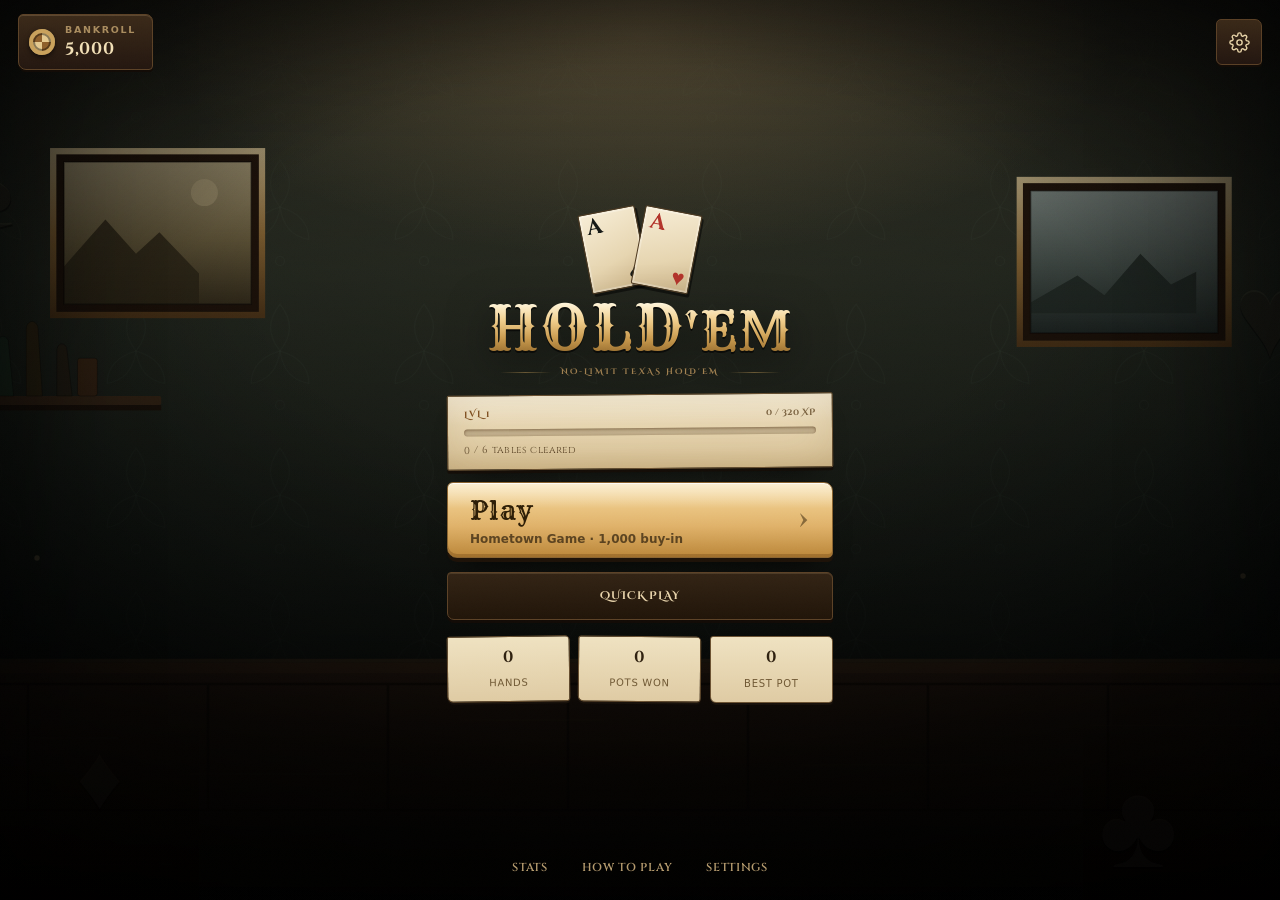
==== commit fcb7d718: "Give opponents real personalities and rebuild the scene from drawn art Archetypes shared one pricing" ====
--- a/android/app/src/main/assets/www/index.html
+++ b/android/app/src/main/assets/www/index.html
@@ -14,6 +14,7 @@
 <link rel="apple-touch-icon" href="icon-192.png">
 <link rel="stylesheet" href="style.css">
 <link rel="stylesheet" href="skin.css">
+<link rel="stylesheet" href="theme.css">
 </head>
 <body>
 <main id="app">
--- a/android/app/src/main/assets/www/skin.css
+++ b/android/app/src/main/assets/www/skin.css
@@ -389,3 +389,8 @@
 .act.call{background:linear-gradient(180deg,#463223,#2a1a0c)}
 .act.raise{background:linear-gradient(180deg,#f0d094,#d8a85e 58%,#b98438)}
 .act.raise:disabled{filter:saturate(.6) brightness(.82)}
+
+/* pass 4: the floor strip must sit behind the action bar, not over it */
+#table:after{height:13%;opacity:.9}
+#actions{position:relative;z-index:4}
+#actions .act:disabled{opacity:1;filter:none}
--- a/android/app/src/main/assets/www/theme.css
+++ b/android/app/src/main/assets/www/theme.css
@@ -0,0 +1,160 @@
+/* ============================================================
+   ILLUSTRATED THEME
+   Drawn table, room, portraits and display type on top of the
+   saloon skin. Loaded last.
+   ============================================================ */
+@font-face{font-family:"Rye Local";src:url("Rye-Regular.ttf") format("truetype");font-display:swap}
+@font-face{font-family:"Cinzel Dec Local";src:url("CinzelDecorative-Bold.ttf") format("truetype");font-display:swap}
+
+:root{
+  --brand:"Rye Local","Cinzel Local",Georgia,serif;
+  --ornate:"Cinzel Dec Local","Cinzel Local",Georgia,serif;
+}
+
+/* ---------------- menu: painted room ---------------- */
+.menu-bg{background:#150d07 url("art/room.svg") center top/cover no-repeat}
+.menu-bg:before{background:
+  radial-gradient(ellipse 60% 40% at 50% 4%,rgba(255,205,130,.16),transparent 62%),
+  linear-gradient(180deg,rgba(0,0,0,.25),rgba(0,0,0,.55) 62%,rgba(0,0,0,.86))}
+.menu-bg:after{background:radial-gradient(ellipse 74% 56% at 50% 30%,transparent 40%,rgba(0,0,0,.55) 100%)}
+.poster{display:none}
+.lamp{display:none}
+.shelf{display:none}
+
+.logo h1{font-family:var(--brand);font-weight:400;letter-spacing:.03em;
+  background:linear-gradient(180deg,#fff6dd 6%,#f0cd8a 38%,#c99a4e 68%,#8d6428 100%);
+  -webkit-background-clip:text;background-clip:text;color:transparent;
+  filter:drop-shadow(0 2px 0 rgba(0,0,0,.6)) drop-shadow(0 12px 22px rgba(0,0,0,.6))}
+.logo h1 span{font-size:.86em}
+.logo-card{border-radius:2px;border:1px solid #4e3a22;
+  background:linear-gradient(160deg,#f7edd6,#e6d5b0 62%,#cbb387);
+  box-shadow:2px 3px 0 rgba(0,0,0,.5),inset 0 0 0 2px rgba(255,255,255,.28)}
+.rule span{font-family:var(--ornate);font-size:8px;letter-spacing:.26em;color:#b08d59}
+
+.level-card{background:
+    linear-gradient(180deg,rgba(255,255,255,.28),rgba(255,255,255,0) 40%),
+    linear-gradient(180deg,#f3e6c8,#dfcba2 74%,#d2ba8d);
+  border:1px solid #6b5232;border-radius:2px;
+  box-shadow:0 3px 0 #140d07,0 16px 30px -20px #000,inset 0 0 44px rgba(120,88,40,.16)}
+.level-top{font-family:var(--ornate);font-size:9px;letter-spacing:.16em}
+.level-bottom{font-family:var(--display);font-size:10px;letter-spacing:.04em}
+
+.btn{font-family:var(--ornate);font-weight:700;letter-spacing:.1em;font-size:12px}
+.btn.primary{background:
+  linear-gradient(180deg,rgba(255,255,255,.55),rgba(255,255,255,0) 34%),
+  linear-gradient(180deg,#f7dc9f,#e0b26a 58%,#bb8639);
+  border-color:#8a6430;color:#2c1d06;
+  box-shadow:inset 0 1px 0 rgba(255,255,255,.8),inset 0 -3px 0 rgba(110,70,20,.35),
+    0 4px 0 #1d1208,0 18px 30px -16px rgba(0,0,0,.95)}
+.play-btn{height:76px}
+.pb-main b{font-family:var(--brand);font-weight:400;letter-spacing:.05em;text-transform:none;font-size:26px}
+.pb-main small{font-family:var(--sans)}
+.btn.glass{font-family:var(--ornate);letter-spacing:.08em}
+
+/* ---------------- drawn table ---------------- */
+#table{background:#0e0906 url("art/room.svg") center/cover no-repeat}
+#table:before{background:
+  radial-gradient(ellipse 70% 42% at 50% -4%,rgba(255,205,132,.2),transparent 62%),
+  radial-gradient(ellipse 90% 80% at 50% 50%,transparent 52%,rgba(0,0,0,.45) 100%)}
+#table:after{display:none}
+#rail{display:none}
+#felt{inset:2.5% .5% 7.5%;border-radius:0;background:url("art/mat.svg") center/100% 100% no-repeat;
+  box-shadow:none}
+#felt:before,#felt:after{display:none}
+.felt-mark{display:none}
+#tablewrap{filter:drop-shadow(0 40px 50px rgba(0,0,0,.65))}
+.table-lamp:before{background:linear-gradient(180deg,#7a5430,#3f2814 70%,#22140a);
+  box-shadow:inset 0 2px 0 rgba(255,220,160,.3),0 10px 18px rgba(0,0,0,.6)}
+.sconce{box-shadow:0 0 40px 14px rgba(255,190,110,.18),inset 0 0 8px rgba(255,220,160,.5)}
+
+#center{top:45%}
+#pot:not(:empty){background:
+  linear-gradient(180deg,rgba(255,255,255,.16),rgba(255,255,255,0) 46%),
+  linear-gradient(180deg,#4f3922,#291b0f);
+  border:1px solid #b98b48;border-radius:3px;
+  box-shadow:0 3px 0 #120b06,0 10px 22px -12px #000,inset 0 1px 0 rgba(255,230,180,.28)}
+#pot b{font-family:var(--ornate);letter-spacing:.05em}
+
+/* portraits and plaques */
+.plate{background:
+  linear-gradient(180deg,rgba(255,255,255,.1),rgba(255,255,255,0) 42%),
+  linear-gradient(180deg,#3f2c1a,#241710);
+  border:1px solid #6b4e2c;border-radius:2px;padding:4px 12px 4px 4px;
+  box-shadow:0 2px 0 #100a05,inset 0 1px 0 rgba(255,225,170,.22),inset 0 -8px 14px rgba(0,0,0,.4)}
+.plate:after{content:"";position:absolute;inset:2px;border:1px solid rgba(240,217,164,.12);
+  border-radius:inherit;pointer-events:none}
+.nm{font-family:var(--ornate);font-size:10.5px;letter-spacing:.06em;color:#f4e3bd}
+.ch{font-family:var(--sans);color:#c9b184}
+.avatar{width:36px;height:36px;border-radius:50%;overflow:hidden;background:#1a1109;
+  box-shadow:0 0 0 2px #c9a15c,0 0 0 3px #1a1109,0 4px 10px rgba(0,0,0,.6)}
+.avatar img{width:100%;height:100%;object-fit:cover;display:block}
+.avatar span{display:none}
+.seat.hero .avatar{width:40px;height:40px}
+.seat.hero .avatar span{display:grid;place-items:center;font-size:12px}
+.seat.win .plate{background:
+  linear-gradient(180deg,rgba(255,255,255,.5),rgba(255,255,255,0) 40%),
+  linear-gradient(180deg,#f7e3b2,#d9ae64);color:#2a1c07}
+.seat.win .nm{color:#2a1c07}
+.seat.turn .plate{border-color:#e6c98f;
+  box-shadow:0 0 0 1px #e6c98f,0 0 30px -4px rgba(255,205,132,.7),0 2px 0 #100a05}
+
+.tag{background:rgba(12,7,3,.8);border:1px solid rgba(240,217,164,.26);border-radius:2px;
+  font-family:var(--ornate);font-size:8.5px;letter-spacing:.12em}
+.read{font-family:var(--ornate);font-size:7.5px;letter-spacing:.12em}
+.say{font-family:var(--sans);border-radius:2px 4px 2px 4px;box-shadow:2px 4px 0 rgba(0,0,0,.45)}
+.say.tell{font-family:var(--serif);font-style:italic}
+
+/* cards: paper, inner rule, engraved indices */
+.card{background:
+  linear-gradient(160deg,rgba(255,255,255,.6),rgba(255,255,255,0) 36%),
+  linear-gradient(160deg,#fbf2dd 0%,#f2e3c4 60%,#e3ceA7 100%);
+  border:1px solid rgba(70,50,26,.5);border-radius:3px;
+  box-shadow:inset 0 0 0 1px rgba(255,255,255,.5),0 3px 0 -1px rgba(90,64,34,.4),
+    0 8px 14px -8px rgba(0,0,0,.8)}
+.card:after{content:"";position:absolute;inset:5%;border:1px solid rgba(120,90,50,.16);
+  border-radius:2px;pointer-events:none}
+.card.back{background:
+  repeating-linear-gradient(45deg,rgba(240,217,164,.09) 0 2px,transparent 2px 9px),
+  repeating-linear-gradient(-45deg,rgba(240,217,164,.09) 0 2px,transparent 2px 9px),
+  radial-gradient(ellipse at 50% 40%,#8a333c,#571a22 62%,#320b10)}
+.card.back:after{inset:7%;border:1px solid rgba(240,217,164,.5)}
+.card .r{font-family:var(--serif);font-weight:700}
+.card .s{opacity:.92}
+
+/* action rail: carved wood with brass hardware */
+#actions{background:
+  linear-gradient(180deg,rgba(20,12,7,0),rgba(28,18,10,.94) 34%,#150d07);
+  border-top:1px solid rgba(240,217,164,.14);
+  box-shadow:0 -14px 30px -18px #000}
+#hint{font-family:var(--ornate);font-size:9.5px;letter-spacing:.1em}
+.act{font-family:var(--ornate);font-size:11.5px;letter-spacing:.12em;height:56px;border-radius:2px;
+  border:1px solid #6d5331;box-shadow:inset 0 1px 0 rgba(255,255,255,.35),0 3px 0 #100a05}
+.act.fold{background:
+  linear-gradient(180deg,rgba(255,255,255,.12),rgba(255,255,255,0) 44%),
+  linear-gradient(180deg,#5a2a24,#33120f);color:#efb6a8;border-color:#7a3a30}
+.act.call{background:
+  linear-gradient(180deg,rgba(255,255,255,.1),rgba(255,255,255,0) 44%),
+  linear-gradient(180deg,#45301f,#251708);color:#f2e2bd;border-color:#6b4e2c}
+.act.raise{background:
+  linear-gradient(180deg,rgba(255,255,255,.6),rgba(255,255,255,0) 40%),
+  linear-gradient(180deg,#f6dc9e,#ddb066 58%,#b88134);color:#2b1c06;border-color:#8a6430}
+
+/* paper pages with ornament corners */
+.panel,.sheet{position:relative}
+.panel:before,.sheet:before{content:"";position:absolute;inset:6px;pointer-events:none;
+  border:1px solid rgba(120,90,50,.22);border-radius:1px}
+.panel h3,.sheet h2{font-family:var(--ornate);letter-spacing:.02em}
+.bar h2{font-family:var(--ornate);letter-spacing:.16em;font-size:12px}
+.map-name{font-family:var(--ornate);font-size:15px}
+.toast{font-family:var(--ornate);letter-spacing:.06em;border-radius:2px}
+
+/* logos and headings on other screens */
+#menu .logo h1{line-height:.94}
+
+@media (max-width:520px){
+  #felt{inset:2% 0 6.5%}
+  .avatar{width:31px;height:31px}
+  .nm{font-size:9.5px}
+  .act{font-size:10.5px;letter-spacing:.06em;height:52px}
+  .panel:before,.sheet:before{inset:4px}
+}
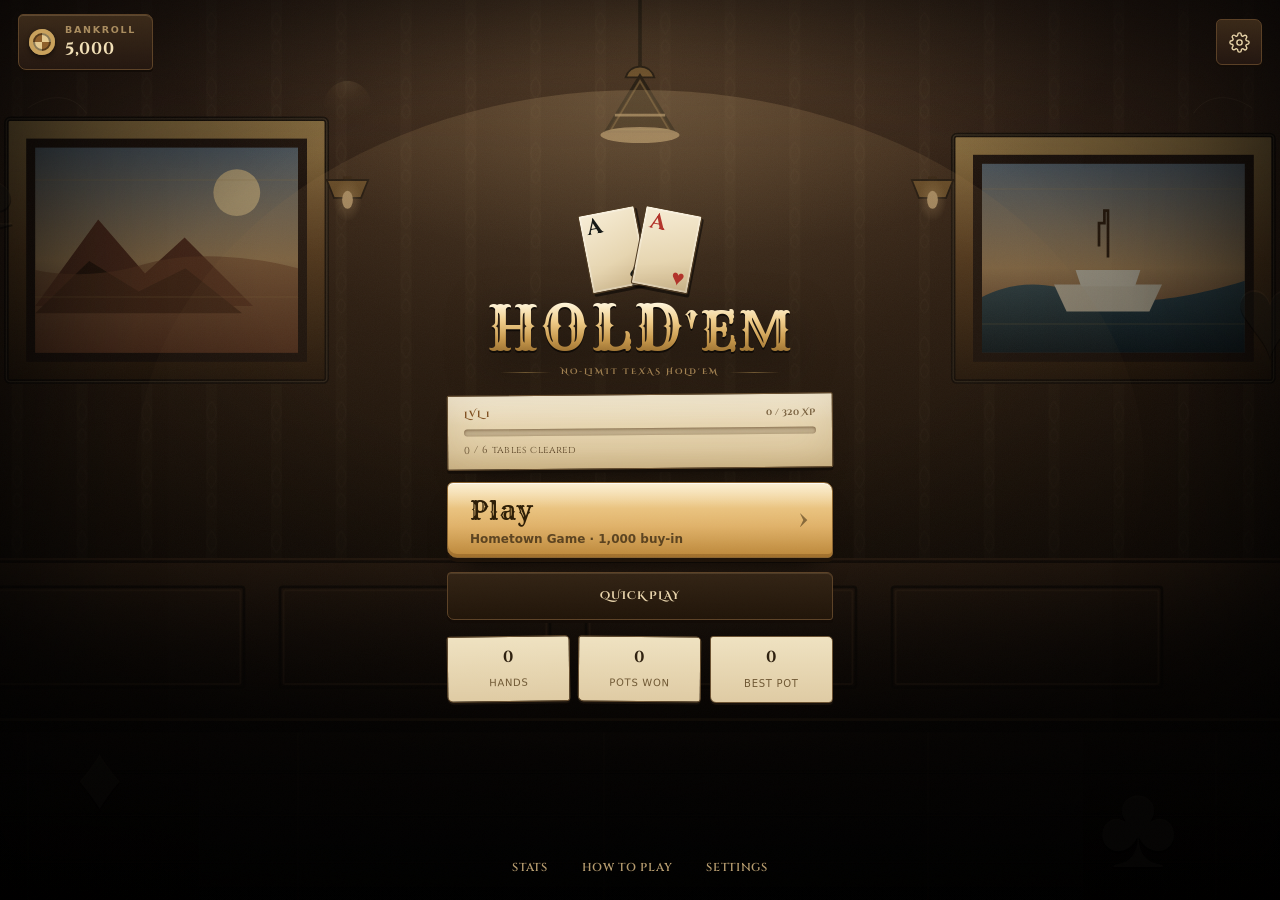
==== commit 61928538: "Make big bets contested, give the table a pulse and draw the court cards Oversized opens were still " ====
--- a/android/app/src/main/assets/www/index.html
+++ b/android/app/src/main/assets/www/index.html
@@ -177,6 +177,7 @@
   <div id="toast" class="toast"></div>
 </main>
 <script src="poker-core.js"></script>
+<script src="courts.js"></script>
 <script src="bots.js"></script>
 <script src="game.js"></script>
 </body>
--- a/android/app/src/main/assets/www/theme.css
+++ b/android/app/src/main/assets/www/theme.css
@@ -158,3 +158,116 @@
   .act{font-size:10.5px;letter-spacing:.06em;height:52px}
   .panel:before,.sheet:before{inset:4px}
 }
+
+/* ============================================================
+   CHIPS, PRINTED CARDS, POT
+   The pot was painted underneath the mat; chips now sit on top
+   and travel from the seat into the middle.
+   ============================================================ */
+#center{z-index:3;top:46%}
+.read{max-width:48vw;overflow:hidden;text-overflow:ellipsis}
+#pot:not(:empty){padding:5px 13px 5px 8px;gap:9px}
+.cstack{display:inline-flex;align-items:center;flex:none}
+.chipdisc{display:block;width:15px;height:15px;border-radius:50%;margin-left:-7px;flex:none;
+  border:1px solid rgba(0,0,0,.5);position:relative;
+  background:radial-gradient(circle at 34% 26%,#fffaf0 0 18%,#ecd7ac 40%,#c9a469 72%,#8d6a3a 100%);
+  box-shadow:0 2px 0 rgba(0,0,0,.45),inset 0 0 0 2px rgba(255,255,255,.28)}
+.chipdisc:first-child{margin-left:0}
+.chipdisc:after{content:"";position:absolute;inset:3px;border-radius:50%;
+  border:1px dashed rgba(0,0,0,.22)}
+.c5{background:radial-gradient(circle at 34% 26%,#f3b9a6,#b34a35 52%,#7a2418)}
+.c25{background:radial-gradient(circle at 34% 26%,#a8e0c0,#2f8a63 52%,#145139)}
+.c100{background:radial-gradient(circle at 34% 26%,#8f8f93,#2c2c31 52%,#111114)}
+.c500{background:radial-gradient(circle at 34% 26%,#d9c0f0,#7a4fa4 52%,#43275e)}
+.c1k{background:radial-gradient(circle at 34% 26%,#ffe9a8,#d2a33f 52%,#8a6420)}
+.chipfly{position:fixed;z-index:950;pointer-events:none}
+.chipfly .chipdisc{width:17px;height:17px}
+#pot .chipdisc{width:16px;height:16px}
+.bet .chipdisc{width:13px;height:13px;margin-left:-6px}
+.bet b{font:inherit;color:inherit}
+.bet .cstack{margin-right:1px}
+
+/* printed card faces: rank pips, not a letter in a box */
+.card.up .s{right:auto;left:9%;top:calc(var(--cw)*.47);bottom:auto;
+  font-size:calc(var(--cw)*.22);opacity:.9}
+.card .pips{position:absolute;inset:4% 3% 3%;display:block;pointer-events:none}
+.pip-art{width:100%;height:100%;display:block;overflow:visible}
+.card .r{font-size:calc(var(--cw)*.31);left:7%;top:2%;letter-spacing:-.04em}
+.card.up .s{top:calc(var(--cw)*.42);font-size:calc(var(--cw)*.17)}
+.card .pips i{grid-column:var(--x);grid-row:var(--y);display:grid;place-items:center;
+  font-style:normal;font-size:calc(var(--cw,46px)*.19);line-height:1;opacity:.92}
+.card .pips.ace i{font-size:calc(var(--cw,46px)*.5)}
+.card .pips.court{inset:11% 8% 9%;display:block}
+.card .pips.court b{position:absolute;inset:15% 12%;border:1px solid currentColor;border-radius:2px;
+  display:grid;place-items:center;font-family:var(--ornate);font-weight:700;opacity:.82;
+  font-size:calc(var(--cw,46px)*.44);
+  background:repeating-linear-gradient(45deg,rgba(120,90,50,.06) 0 2px,transparent 2px 6px)}
+.card .pips.court i{position:absolute;font-style:normal;font-size:calc(var(--cw,46px)*.19);opacity:.85;
+  left:0;right:0;text-align:center}
+.card .pips.court i.up{top:0}
+.card .pips.court i.dn{bottom:0;transform:rotate(180deg)}
+.card.s1 .pips{color:#a6352a}
+.card.s2 .pips{color:#a6352a}
+.card.s0 .pips,.card.s3 .pips{color:#20262a}
+body.four .card.s2 .pips{color:#bb7314}
+body.four .card.s3 .pips{color:#2f7d4f}
+.seat:not(.hero) .hole .pips{display:none}
+.card.back:after{content:"\2660";display:grid;place-items:center;
+  font-size:calc(var(--cw,46px)*.34);color:rgba(240,217,164,.42);
+  text-shadow:0 1px 0 rgba(0,0,0,.55)}
+
+/* ---------------- illustrated court figures ---------------- */
+.card .pips.court{inset:6% 4% 4%;display:block;color:inherit}
+.court-art{width:100%;height:100%;display:block;overflow:visible}
+.mini .court-art{opacity:.85}
+
+/* ---------------- a table that moves ---------------- */
+.seat .avatar{overflow:hidden}
+.seat .avatar img{transform-origin:50% 62%;animation:breathe 5.6s ease-in-out infinite}
+.seat:nth-child(2) .avatar img{animation-delay:-1.2s}
+.seat:nth-child(3) .avatar img{animation-delay:-2.4s}
+.seat:nth-child(4) .avatar img{animation-delay:-3.6s}
+.seat:nth-child(5) .avatar img{animation-delay:-4.4s}
+@keyframes breathe{
+  0%,100%{transform:translateY(0) scale(1)}
+  50%{transform:translateY(.6px) scale(1.025)}}
+.seat.acting .avatar img{animation:actPulse .7s ease-in-out infinite}
+@keyframes actPulse{
+  0%,100%{filter:brightness(1) saturate(1)}
+  50%{filter:brightness(1.14) saturate(1.08)}}
+.seat.tell-strong .avatar img{animation:tellStrong .95s cubic-bezier(.2,1.5,.3,1)}
+@keyframes tellStrong{
+  0%{transform:none}
+  35%{transform:translateY(-3px) scale(1.11)}
+  100%{transform:none}}
+.seat.tell-weak .avatar img{animation:tellWeak .95s ease}
+@keyframes tellWeak{
+  35%{transform:translateY(2px) scale(.93);filter:grayscale(.35) brightness(.92)}}
+.seat.tell-bluff .avatar img{animation:tellBluff .85s ease}
+@keyframes tellBluff{
+  18%{transform:translateX(-2px) rotate(-3deg)}
+  44%{transform:translateX(2px) rotate(3deg)}
+  70%{transform:translateX(-1px) rotate(-1deg)}
+  100%{transform:none}}
+.seat.tell-strong .plate{box-shadow:0 0 0 1px rgba(255,222,150,.75),0 0 28px rgba(255,198,110,.45),0 2px 0 #100a05}
+.seat.tell-bluff .plate{box-shadow:0 0 0 1px rgba(186,124,214,.55),0 0 24px rgba(150,90,190,.3),0 2px 0 #100a05}
+.seat.tell-weak .plate{filter:saturate(.85)}
+.seat.win .avatar img{animation:winPop .9s cubic-bezier(.2,1.5,.3,1)}
+@keyframes winPop{
+  0%{transform:none}
+  40%{transform:scale(1.14) rotate(-2deg)}
+  100%{transform:none}}
+.table-lamp{animation:sway 7.5s ease-in-out infinite;transform-origin:50% 0}
+@keyframes sway{
+  0%,100%{transform:translateX(-50%) rotate(-.6deg)}
+  50%{transform:translateX(-50%) rotate(.6deg)}}
+.sconce{animation:flicker 4.2s ease-in-out infinite}
+.sconce.r{animation-delay:-2.1s}
+@keyframes flicker{
+  0%,100%{opacity:.92;filter:brightness(1)}
+  38%{opacity:.72;filter:brightness(.86)}
+  62%{opacity:1;filter:brightness(1.08)}}
+@media (prefers-reduced-motion: reduce){
+  .seat .avatar img,.seat.acting .avatar img,.seat.win .avatar img,
+  .table-lamp,.sconce{animation:none}
+}
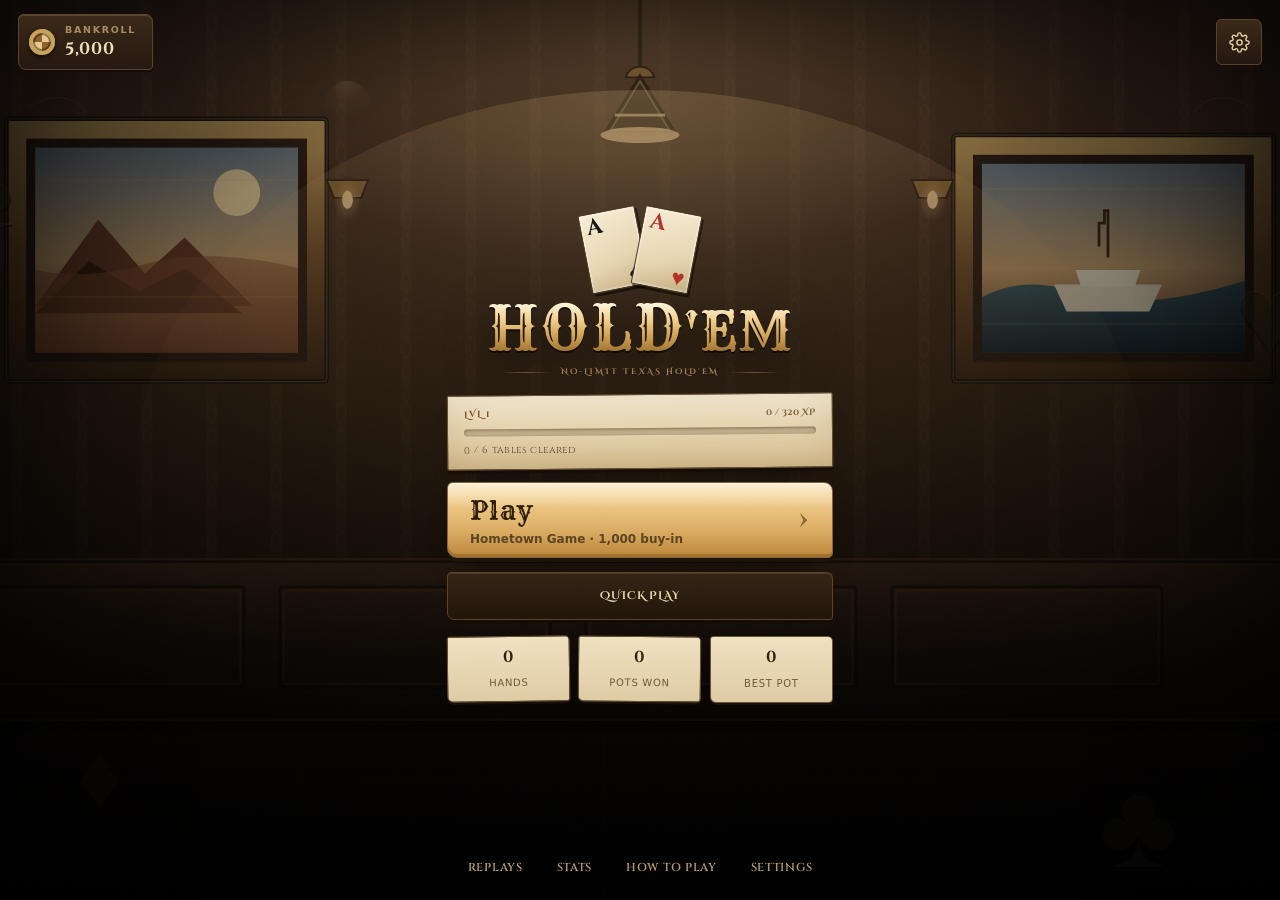
==== commit 073c62de: "Add hand replays, browser UI tests and rebuild the rules-driven 3.2 game Record each hand's seed, st" ====
--- a/android/app/src/main/assets/www/index.html
+++ b/android/app/src/main/assets/www/index.html
@@ -69,6 +69,7 @@
     </div>
 
     <footer class="menu-foot">
+      <button id="mReplays">Replays</button>
       <button data-go="stats">Stats</button>
       <button data-go="howto">How to play</button>
       <button data-go="settings">Settings</button>
@@ -177,8 +178,10 @@
   <div id="toast" class="toast"></div>
 </main>
 <script src="poker-core.js"></script>
+<script src="engine.js"></script>
 <script src="courts.js"></script>
 <script src="bots.js"></script>
 <script src="game.js"></script>
+<script src="replay.js"></script>
 </body>
 </html>
--- a/android/app/src/main/assets/www/theme.css
+++ b/android/app/src/main/assets/www/theme.css
@@ -266,8 +266,84 @@
 @keyframes flicker{
   0%,100%{opacity:.92;filter:brightness(1)}
   38%{opacity:.72;filter:brightness(.86)}
-  62%{opacity:1;filter:brightness(1.08)}}
-@media (prefers-reduced-motion: reduce){
+  62%{opacity:1;filter:brightness(1.08)}}/* result banner: a small brass plate, not loose text */
+#banner{position:absolute;left:50%;top:6.5%;z-index:9;transform:translate(-50%,-8px);
+  display:flex;flex-direction:column;align-items:center;gap:2px;max-width:min(560px,82%);
+  padding:8px 18px;border:1px solid rgba(240,217,164,.55);
+  border-radius:3px 6px 3px 6px;
+  background:linear-gradient(180deg,rgba(43,28,15,.96),rgba(20,12,6,.97));
+  box-shadow:0 10px 30px -12px #000,inset 0 1px 0 rgba(255,230,180,.18);
+  opacity:0;pointer-events:none;transition:opacity .22s ease,transform .22s ease;text-align:center}
+#banner.on{opacity:1;transform:translate(-50%,0)}
+#banner b{font-family:var(--display);color:#f7e6bd;font-size:clamp(15px,2.2vw,22px);
+  letter-spacing:.05em;line-height:1.15;text-shadow:0 2px 8px #000}
+#banner span{font-family:var(--display);font-size:clamp(9px,1.2vw,11px);letter-spacing:.12em;
+  text-transform:uppercase;color:#bfa77a}
+#banner.win{border-color:rgba(246,214,155,.85);
+  box-shadow:0 0 30px -8px rgba(246,214,155,.5),0 10px 30px -12px #000}
+#banner.lose{border-color:rgba(180,70,55,.55)}
+#banner.lose b{color:#eab3a8}
+@media (max-width:700px){#banner{top:5.5%;max-width:88%;padding:6px 12px}}
+
+/* hand replay */
+.replay-head{display:flex;align-items:flex-start;justify-content:space-between;gap:10px}
+.replay-head h2{margin:2px 0 0;font-size:24px}
+.replay-head p{margin:2px 0 0;font-size:11px;color:#6b5533}
+.replay-seed{align-self:center;padding:4px 8px;border:1px solid #b79b6b;border-radius:2px;
+  font-size:10px;color:#7d4d1e;background:rgba(120,80,30,.08);white-space:nowrap}
+.rp-board{display:flex;justify-content:center;gap:5px;margin:12px 0 8px;padding:12px 6px;
+  background:radial-gradient(ellipse at 50% 30%,#17734f,#083424 75%);
+  border:3px solid #3d2b1a;border-radius:6px;box-shadow:inset 0 0 24px rgba(0,0,0,.55)}
+.rp-board .card{--cw:clamp(34px,9vw,48px);border-radius:5px}
+.rp-board .card.empty{background:rgba(0,0,0,.18);border-color:rgba(240,217,164,.22);box-shadow:none}
+.rp-meta{display:flex;flex-wrap:wrap;align-items:center;gap:6px 10px;font-size:11px;color:#6b5533}
+.rp-pot{padding:2px 7px;border-radius:2px;background:rgba(120,80,30,.1);color:#3a2813}
+.rp-result{font-family:var(--display);letter-spacing:.08em;text-transform:uppercase;color:#7d4d1e}
+.rp-winners{flex-basis:100%;color:#3a2813;font-size:12px}
+.rp-winners b{color:#2a1d10}
+.rp-pots{flex-basis:100%;font-size:10px;color:#7a5f38}
+.rp-players{display:grid;grid-template-columns:repeat(2,minmax(0,1fr));gap:6px;margin:10px 0}
+.rp-player{position:relative;padding:6px 7px;border:1px solid #c3aa7d;border-radius:3px;
+  background:rgba(255,252,242,.52);min-height:72px}
+.rp-player.fold{opacity:.48}
+.rp-player.win{border-color:#9a6b26;background:rgba(246,226,176,.8);
+  box-shadow:0 0 0 1px rgba(154,107,38,.35)}
+.rp-who{display:flex;justify-content:space-between;gap:5px;font-size:11px;color:#3a2813}
+.rp-who b{font-family:var(--display);font-size:10px;letter-spacing:.04em;overflow:hidden;text-overflow:ellipsis;white-space:nowrap}
+.rp-who span{font-weight:700;color:#7d4d1e;white-space:nowrap}
+.rp-cards{display:flex;gap:3px;margin-top:4px;min-height:38px}
+.rp-cards .card{--cw:26px;border-radius:3px}
+.rp-bet,.rp-allin,.rp-d{position:absolute;right:5px;bottom:4px;font-size:8px;letter-spacing:.04em;color:#7a5f38}
+.rp-allin{color:#8a2f22;font-weight:700}
+.rp-d{right:auto;left:5px;border:1px solid #9a6b26;border-radius:50%;width:14px;height:14px;
+  display:grid;place-items:center;background:#f6e2b0;color:#2b1c07;font-weight:700}
+.rp-log{max-height:116px;overflow:auto;margin:6px 0 10px;padding:4px 0;
+  border-top:1px solid rgba(90,64,34,.22);border-bottom:1px solid rgba(90,64,34,.22)}
+.rp-act{display:grid;grid-template-columns:22px 1fr;gap:4px;padding:3px 5px;font-size:11px;color:#6b5533}
+.rp-act span{color:#a98c5f;font-size:9px;text-align:right}
+.rp-act.done{color:#3a2813}
+.rp-act.current{background:rgba(154,107,38,.12);color:#2a1d10;font-weight:600}
+.rp-controls{display:flex;align-items:center;gap:6px;margin-bottom:8px}
+.rp-controls .btn{flex:1;height:40px;padding:0 6px;font-size:11px}
+.rp-step{font-size:10px;color:#7a5f38;white-space:nowrap;min-width:66px;text-align:right}
+.rp-list{display:flex;flex-direction:column;gap:5px;margin:8px 0 12px;max-height:46vh;overflow:auto}
+.rp-row{display:grid;grid-template-columns:70px 1fr;gap:2px 8px;text-align:left;
+  padding:7px 8px;border:1px solid #c3aa7d;border-radius:3px;background:rgba(255,252,242,.5);
+  font:inherit;color:#3a2813;cursor:pointer}
+.rp-row:hover{border-color:#9a6b26;background:rgba(246,226,176,.55)}
+.rp-row b{font-family:var(--display);font-size:11px}
+.rp-row span{font-size:11px;color:#6b5533;overflow:hidden;text-overflow:ellipsis;white-space:nowrap}
+.rp-row small{grid-column:2;font-size:10px;color:#7d4d1e}
+@media (max-width:480px){
+  .replay-head h2{font-size:20px}
+  .rp-players{grid-template-columns:1fr}
+  .rp-board .card{--cw:40px}
+  .rp-cards .card{--cw:24px}
+  .rp-controls{flex-wrap:wrap}
+  .rp-step{flex-basis:100%;text-align:center}
+}
+
+@media (prefers-reduced-motion: reduce) {
   .seat .avatar img,.seat.acting .avatar img,.seat.win .avatar img,
   .table-lamp,.sconce{animation:none}
 }
